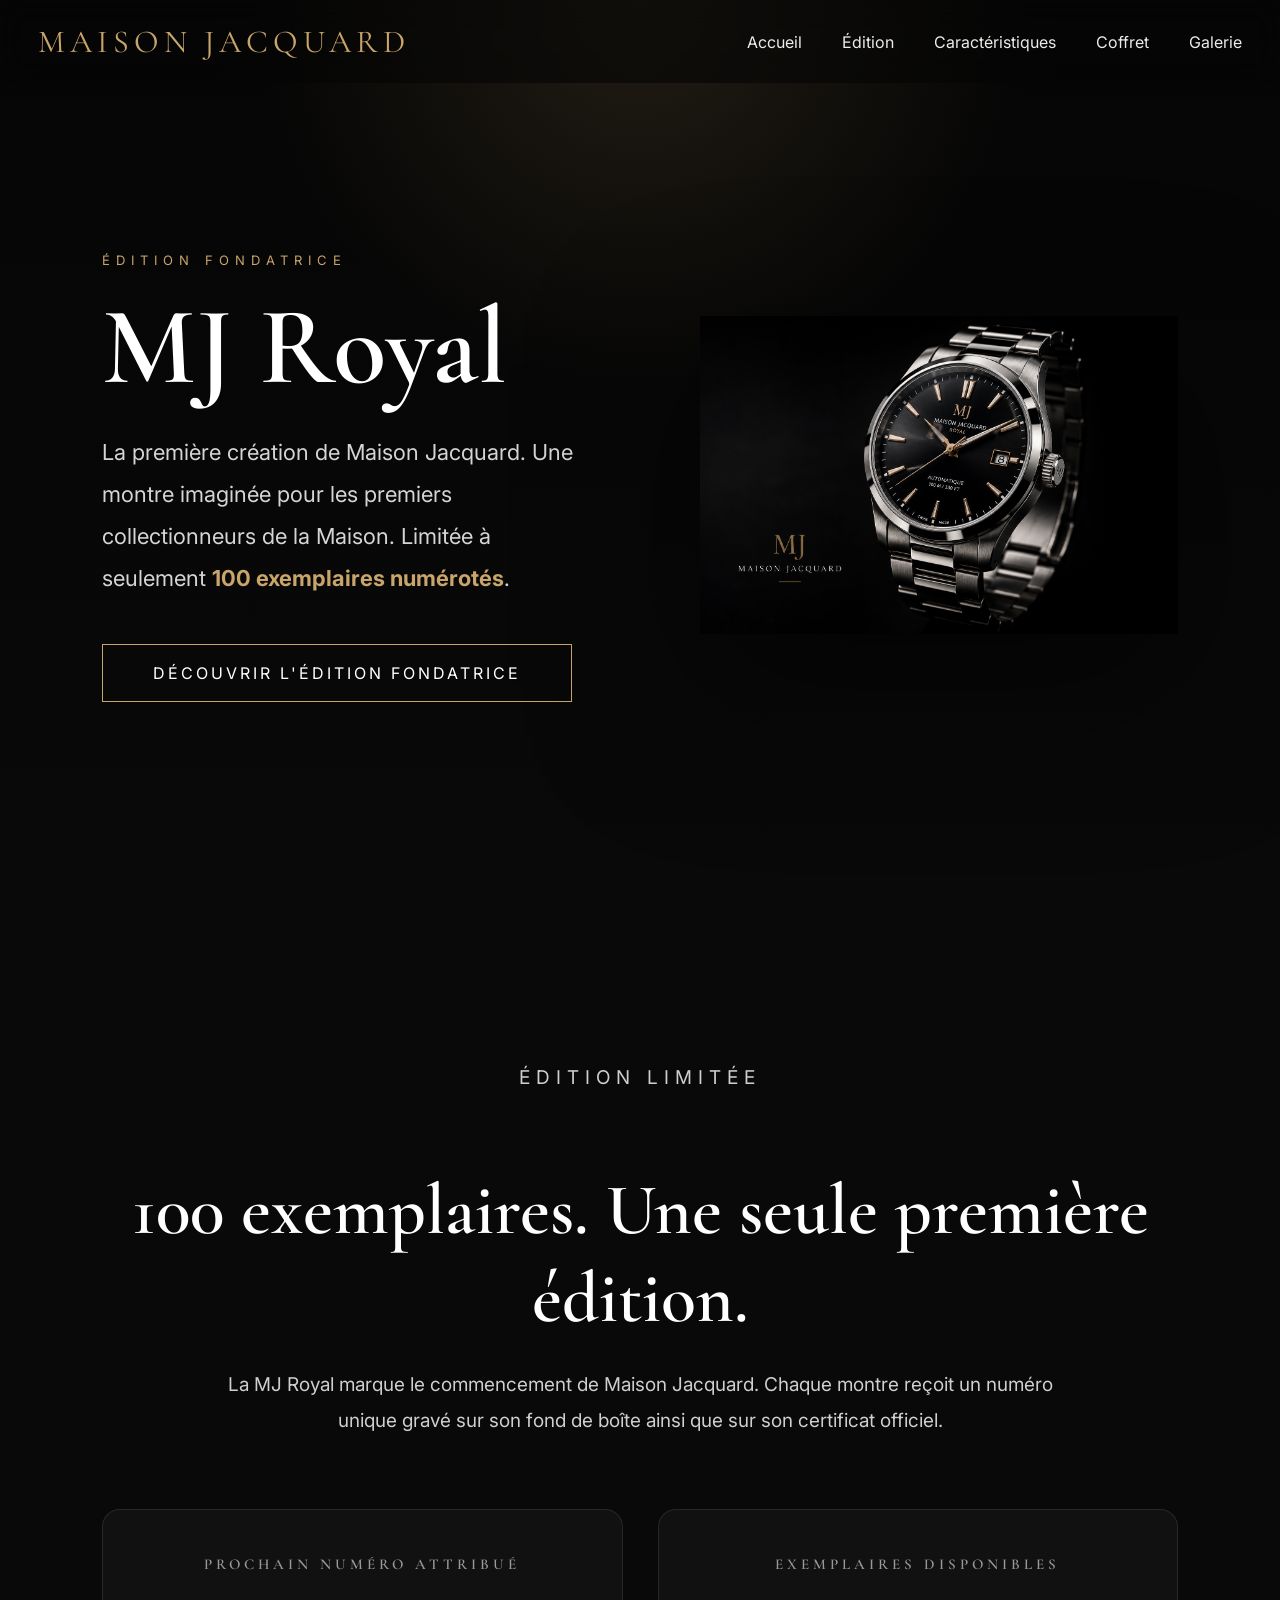
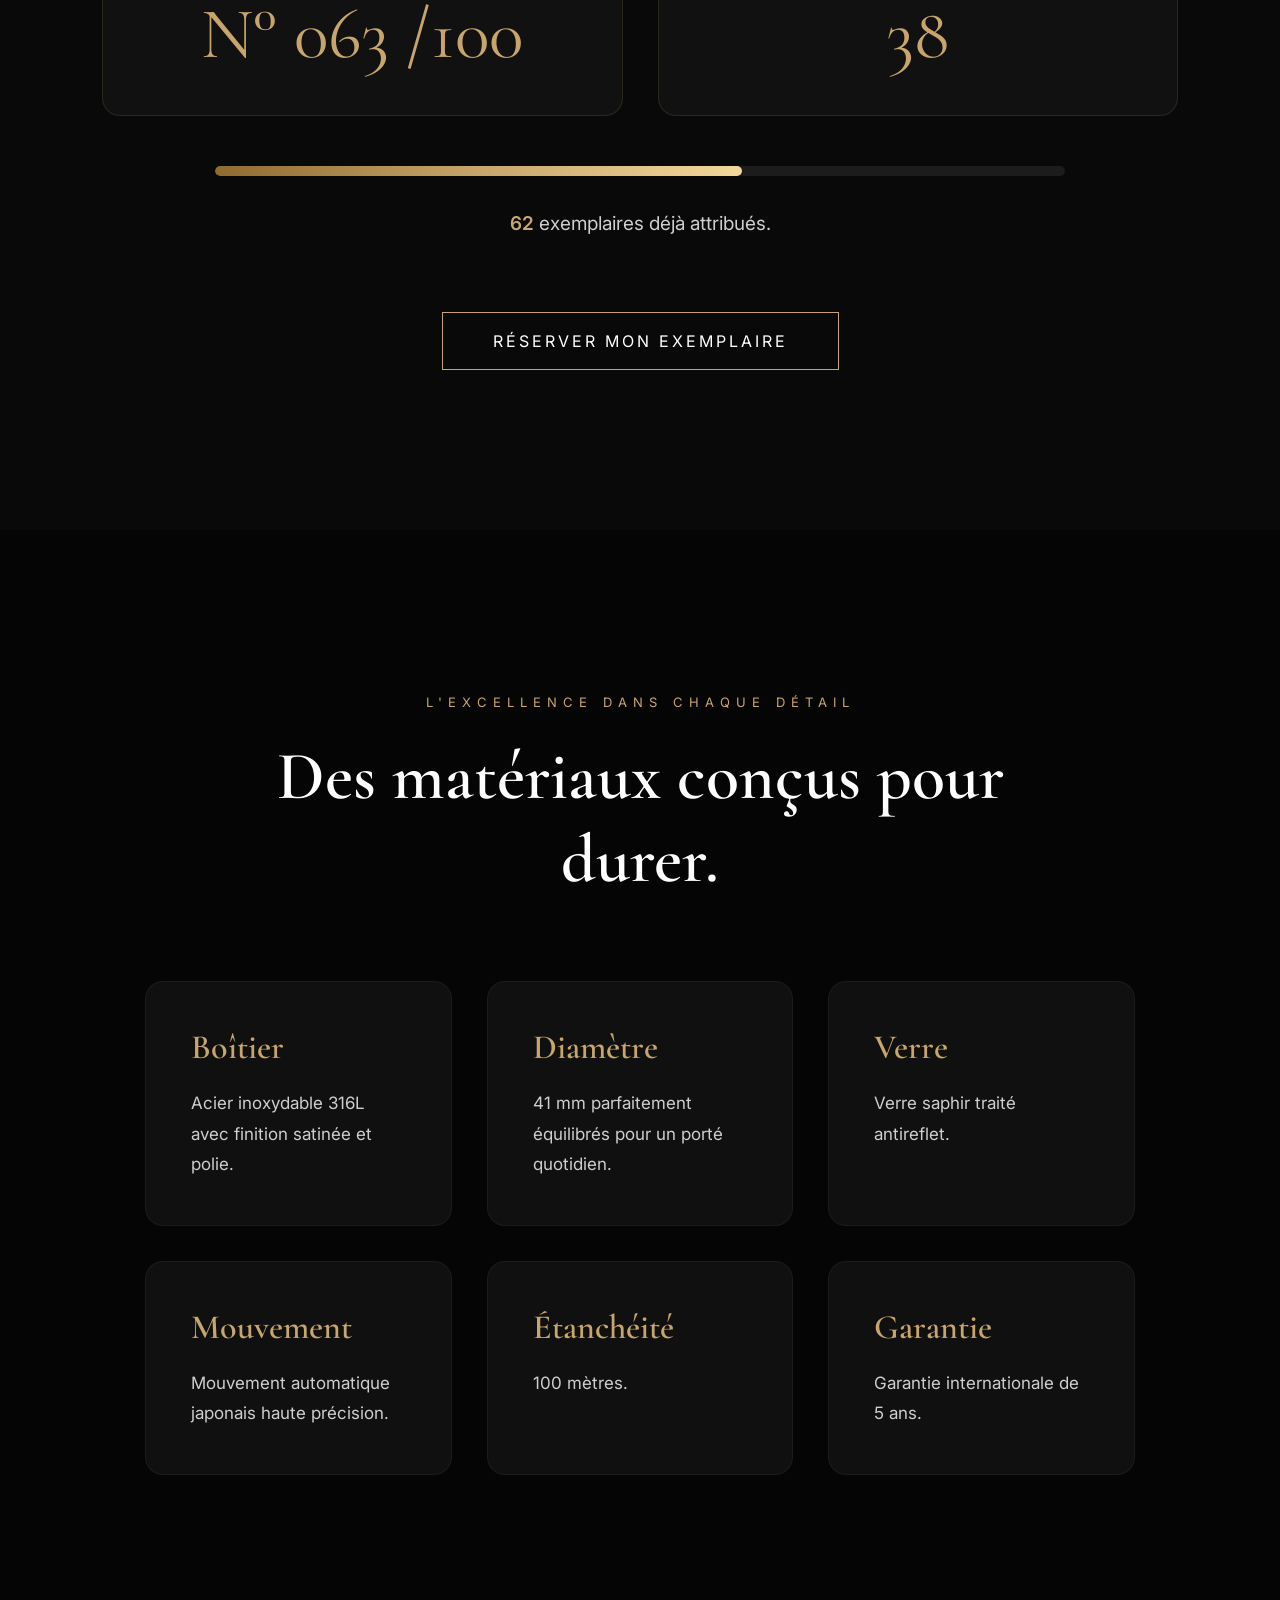
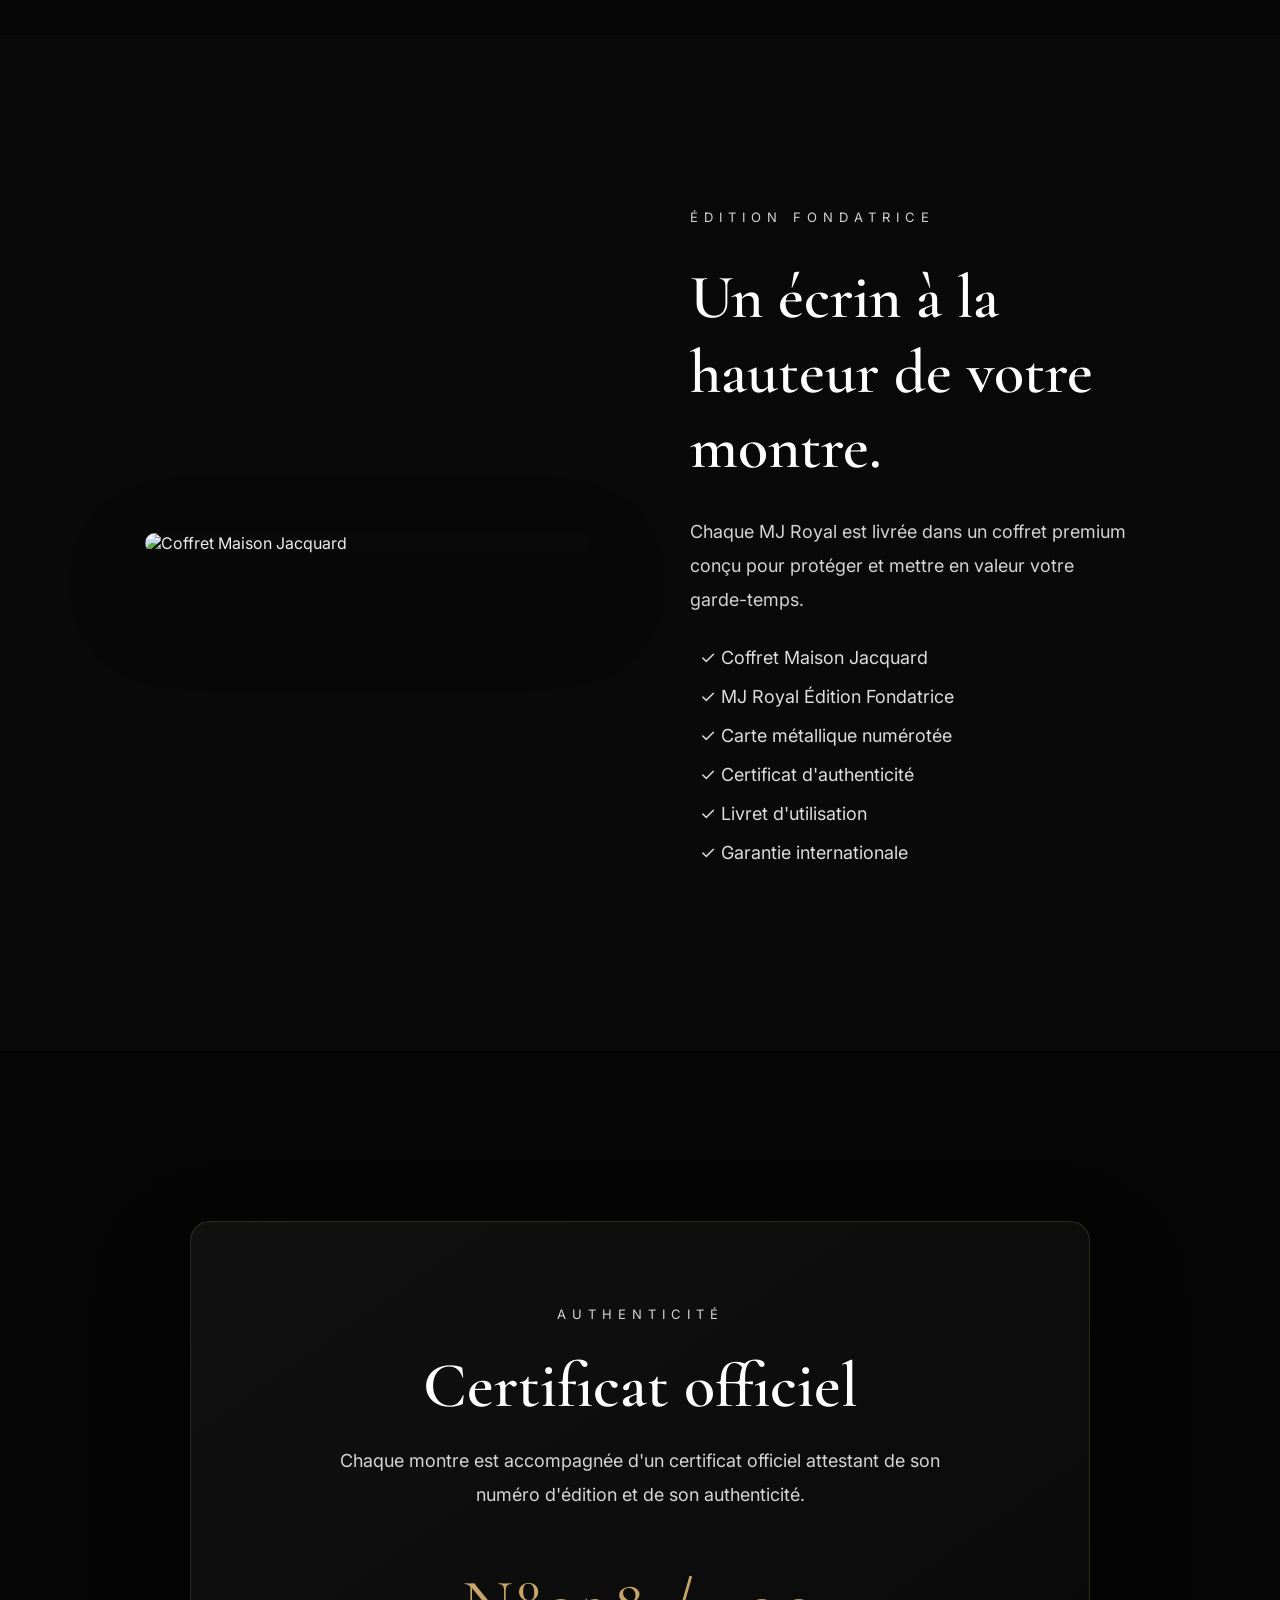
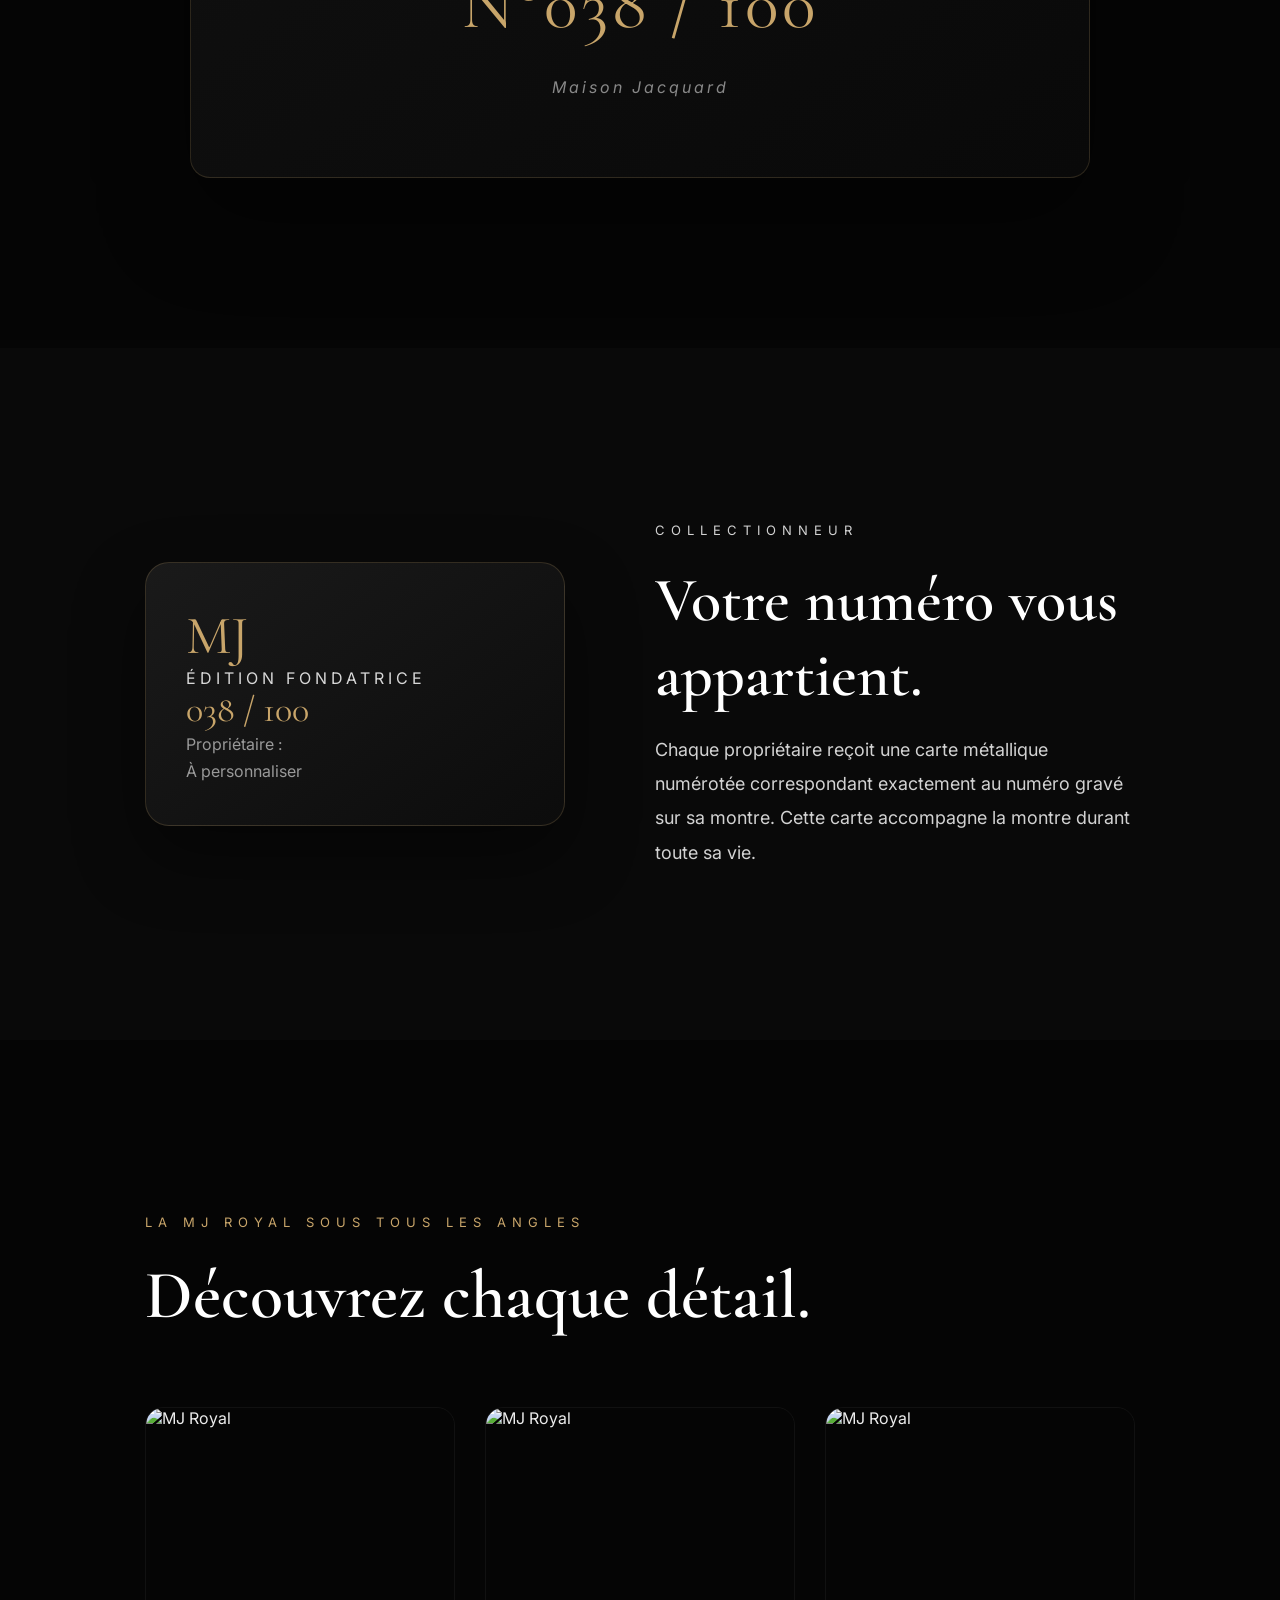
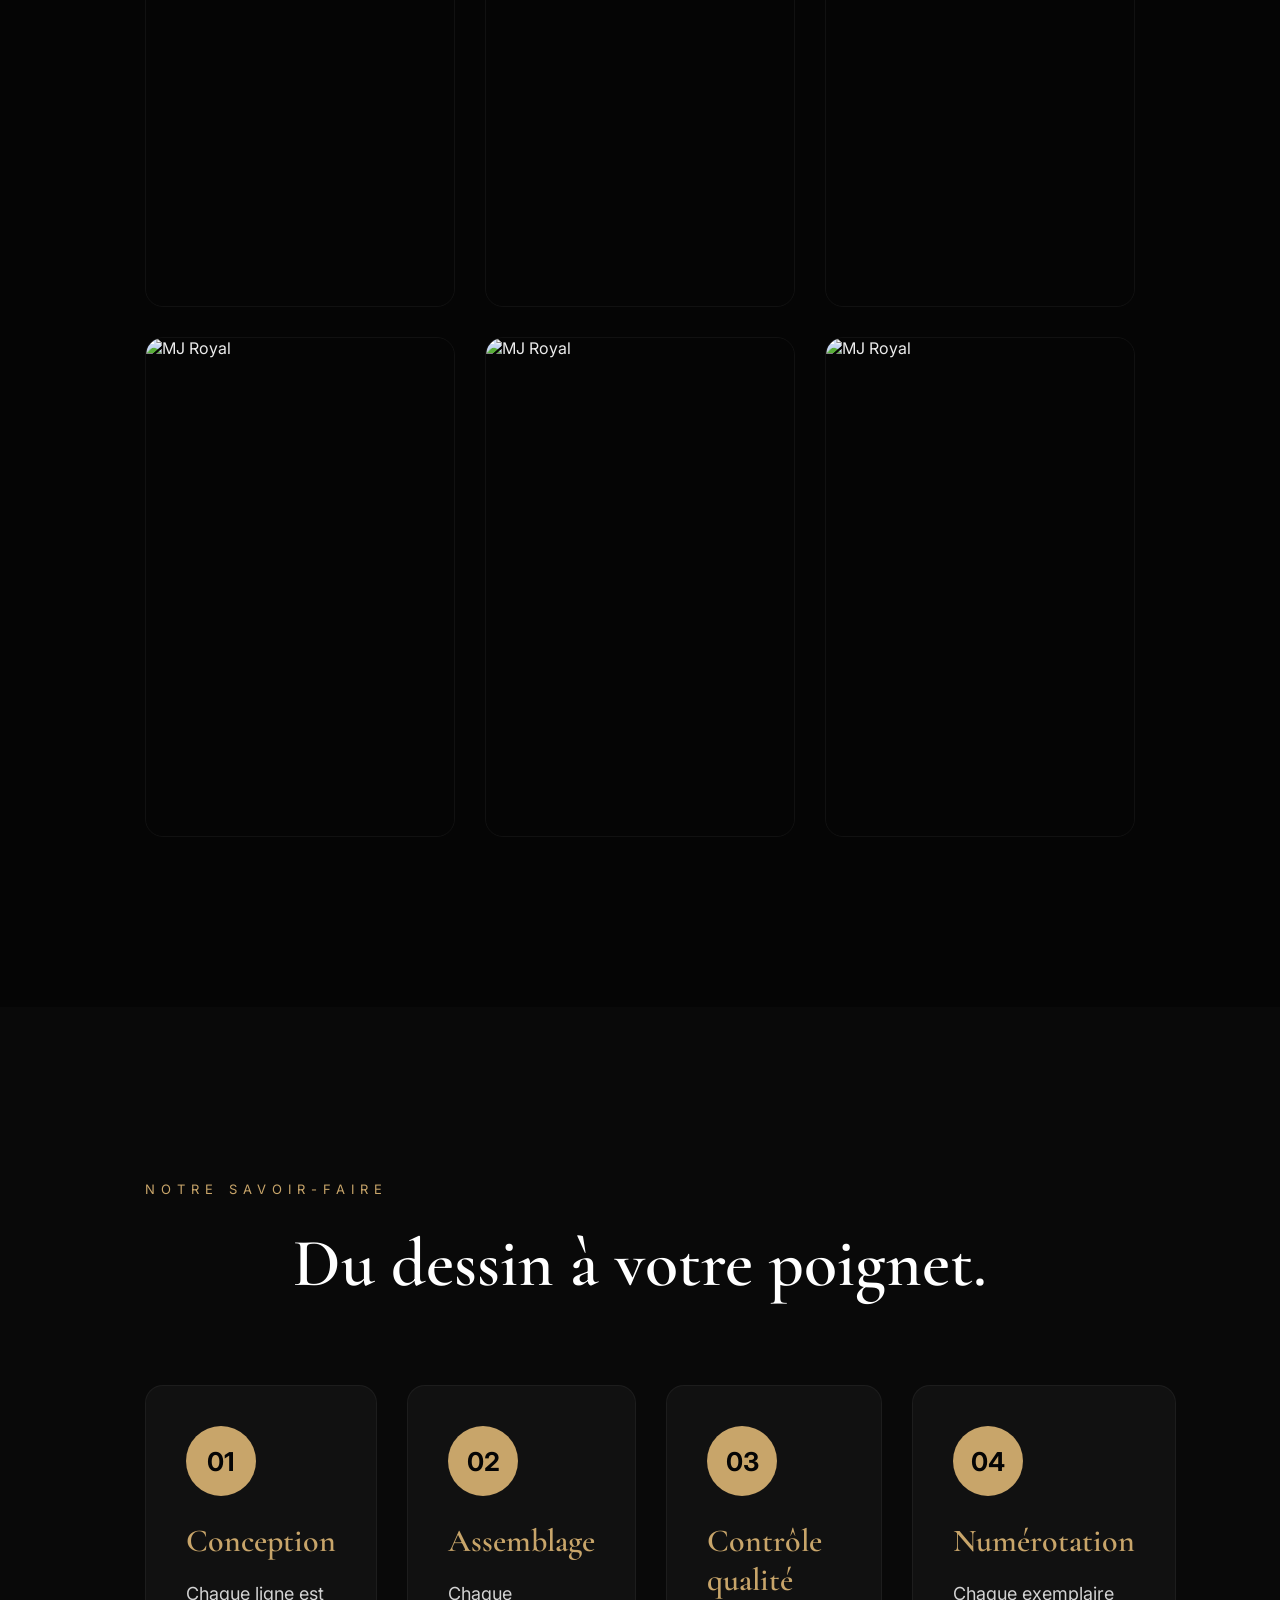
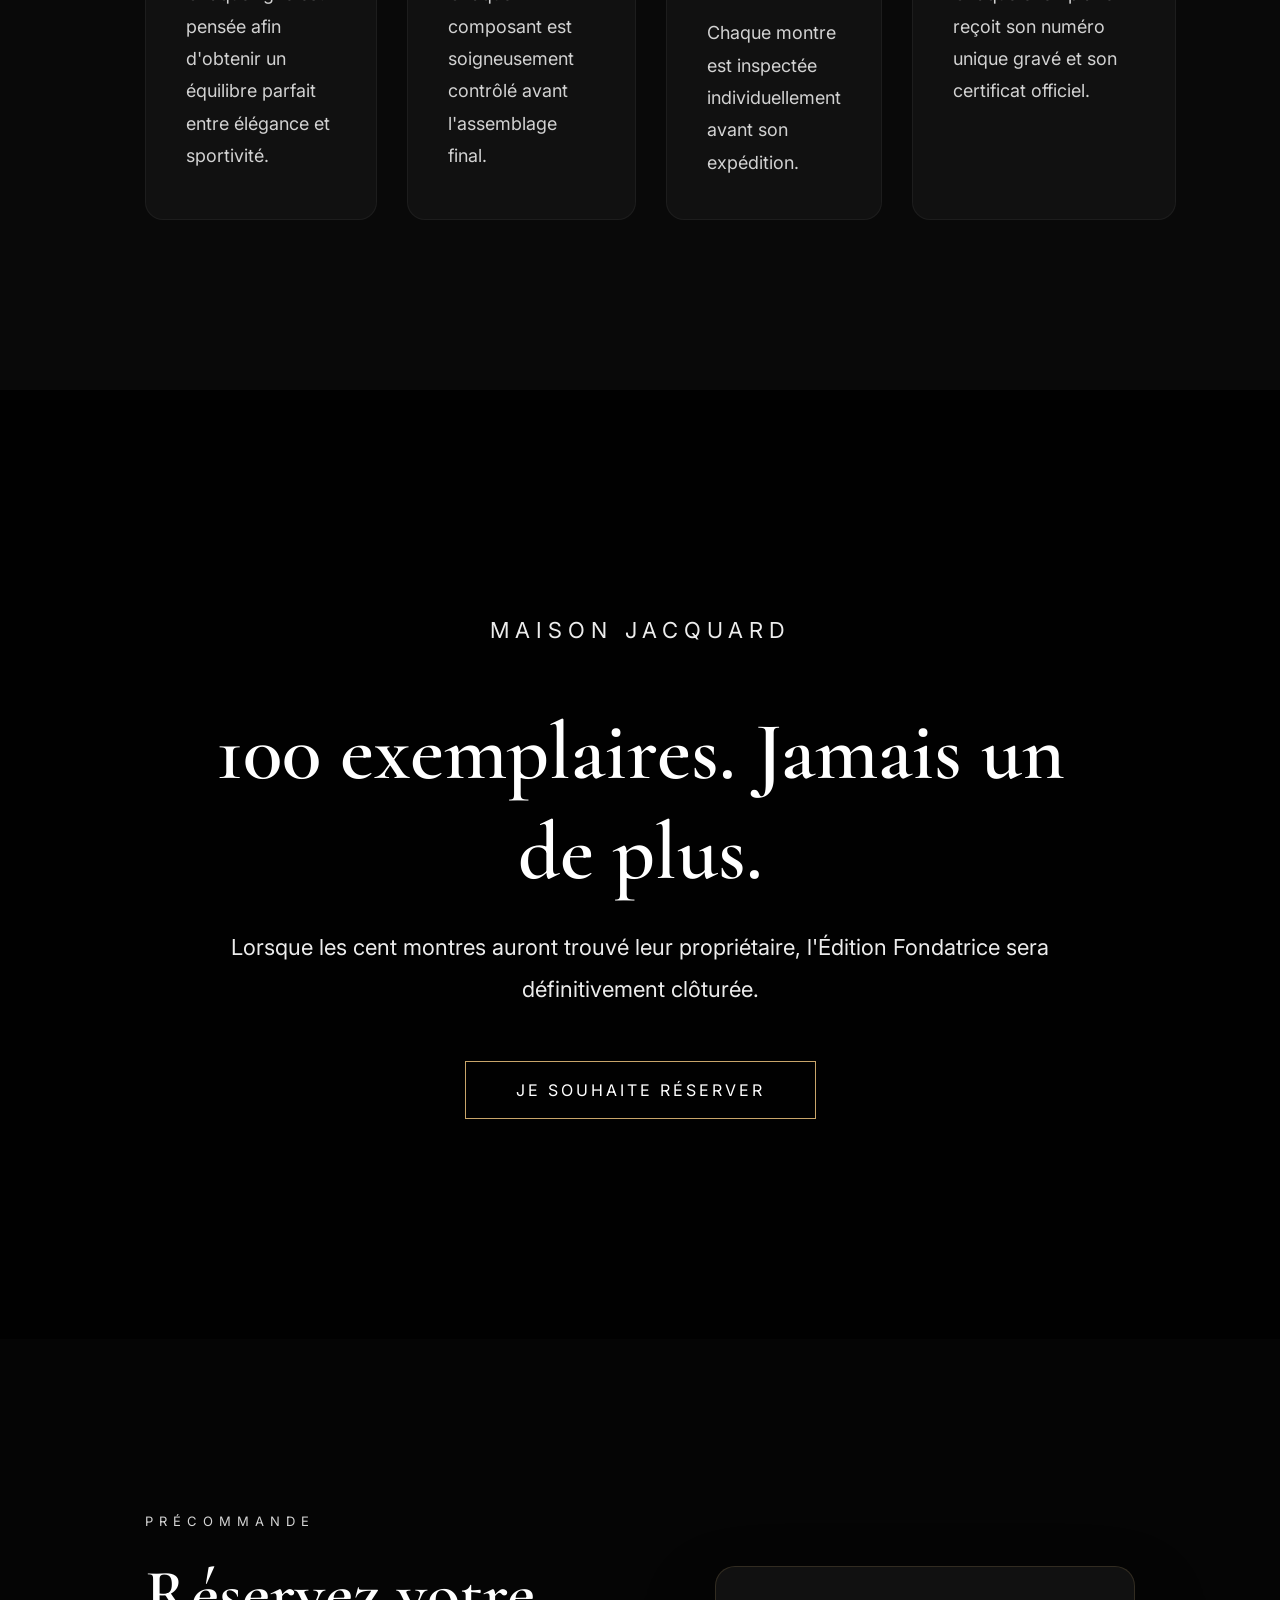
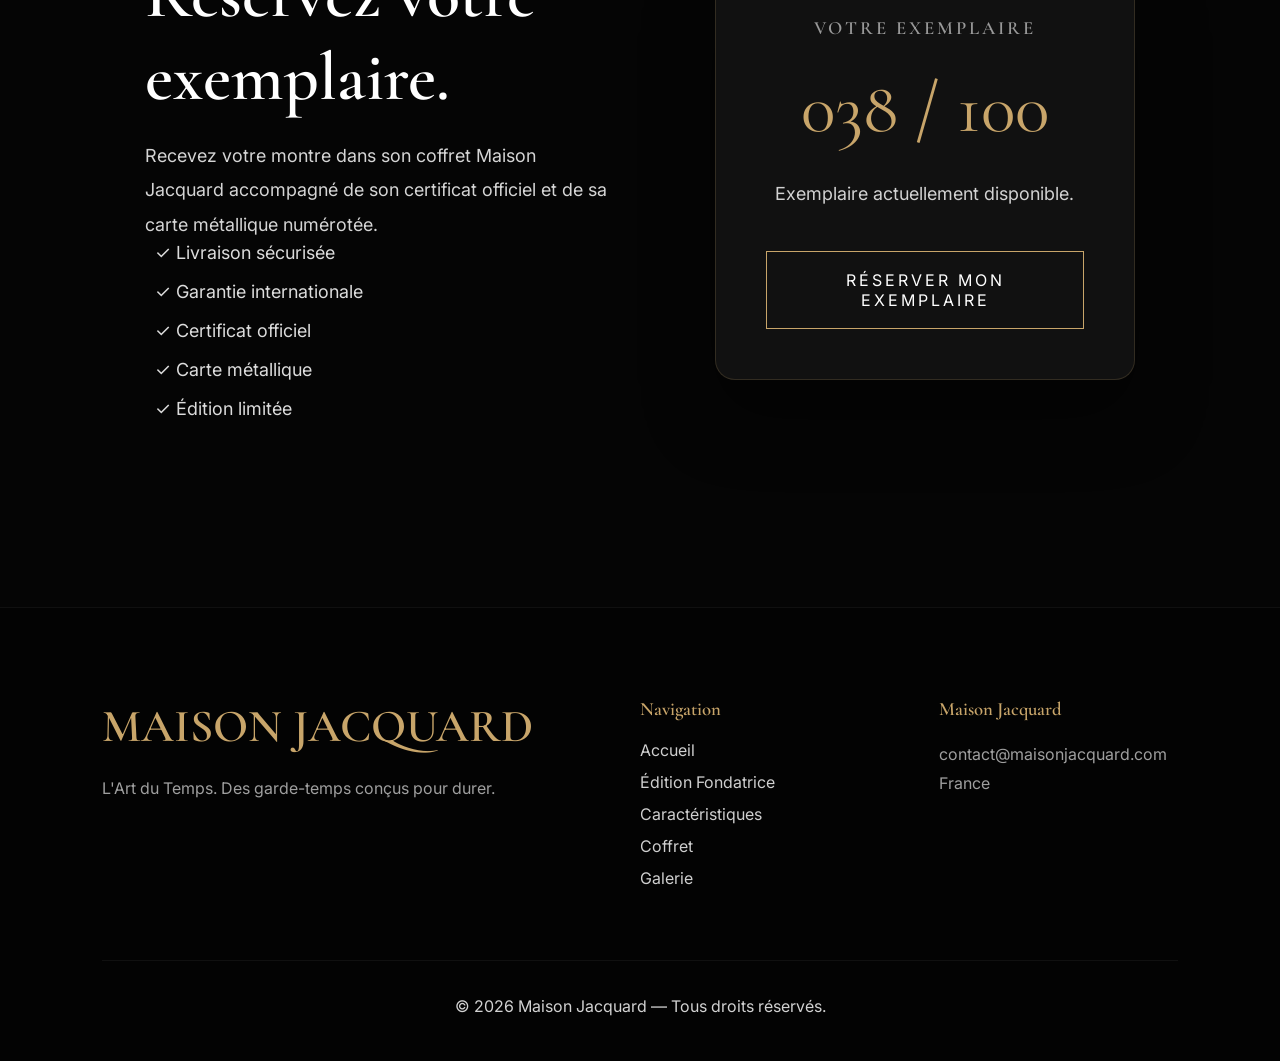
==== royal.html @ 34d073bb "Add files via upload" ====
<!DOCTYPE html>
<html lang="fr">

<head>

<meta charset="UTF-8">
<meta name="viewport" content="width=device-width, initial-scale=1.0">

<title>MJ Royal | Édition Fondatrice | Maison Jacquard</title>

<meta name="description" content="MJ Royal Édition Fondatrice - Seulement 100 exemplaires numérotés.">

<link rel="preconnect" href="https://fonts.googleapis.com">
<link rel="preconnect" href="https://fonts.gstatic.com" crossorigin>

<link href="https://fonts.googleapis.com/css2?family=Cormorant+Garamond:wght@300;400;500;600;700&family=Inter:wght@300;400;500;600&display=swap" rel="stylesheet">

<link rel="stylesheet" href="css/style.css">
<link rel="stylesheet" href="css/royal.css">

</head>

<body>

<!-- ==========================================
LOADER
========================================== -->

<div id="loader">

    <div class="loader-logo">

        MJ

    </div>

</div>

<!-- ==========================================
HEADER
========================================== -->

<header>

<nav class="navbar">

<a href="index.html" class="logo">

MAISON JACQUARD

</a>

<ul>

<li><a href="index.html">Accueil</a></li>

<li><a href="#edition">Édition</a></li>

<li><a href="#specifications">Caractéristiques</a></li>

<li><a href="#coffret">Coffret</a></li>

<li><a href="#galerie">Galerie</a></li>

</ul>

</nav>

</header>

<!-- ==========================================
HERO
========================================== -->

<section class="royal-hero">

<div class="royal-container">

<div class="royal-left">

<p class="subtitle">

ÉDITION FONDATRICE

</p>

<h1>

MJ Royal

</h1>

<p class="hero-description">

La première création de Maison Jacquard.

Une montre imaginée pour les premiers collectionneurs de la Maison.

Limitée à seulement <strong>100 exemplaires numérotés</strong>.

</p>

<a href="#edition" class="btn">

Découvrir l'Édition Fondatrice

</a>

</div>

<div class="royal-right">

<img
id="watch"
src="images/royal.jpg"
alt="MJ Royal Édition Fondatrice">

</div>

</div>

</section>

<!-- ==========================================
SECTION ÉDITION
========================================== -->

<section id="edition">

<div class="edition-container">

<p class="subtitle">

ÉDITION LIMITÉE

</p>

<h2>

100 exemplaires.

Une seule première édition.

</h2>

<p>

La MJ Royal marque le commencement de Maison Jacquard.

Chaque montre reçoit un numéro unique gravé sur son fond de boîte ainsi que sur son certificat officiel.

</p>

<div class="edition-counter">

<div class="counter-card">

<h3>

Prochain numéro attribué

</h3>

<div class="counter-number">

N°

<span id="serialNumber">

038

</span>

/100

</div>

</div>

<div class="counter-card">

<h3>

Exemplaires disponibles

</h3>

<div class="counter-number">

<span id="remaining">

38

</span>

</div>

</div>

</div>

<div class="progress">

<div id="progress"></div>

</div>

<p class="reserved-text">

<span id="reserved">

62

</span>

exemplaires déjà attribués.

</p>

<a href="#reserve" class="btn reserve-now">

Réserver mon exemplaire

</a>

</div>

</section>
<!-- ==========================================
CARACTÉRISTIQUES
========================================== -->

<section id="specifications">

<div class="container">

<div class="section-title">

<p class="subtitle">

L'EXCELLENCE DANS CHAQUE DÉTAIL

</p>

<h2>

Des matériaux conçus pour durer.

</h2>

</div>

<div class="spec-grid">

<div class="spec">

<h3>Boîtier</h3>

<p>Acier inoxydable 316L avec finition satinée et polie.</p>

</div>

<div class="spec">

<h3>Diamètre</h3>

<p>41 mm parfaitement équilibrés pour un porté quotidien.</p>

</div>

<div class="spec">

<h3>Verre</h3>

<p>Verre saphir traité antireflet.</p>

</div>

<div class="spec">

<h3>Mouvement</h3>

<p>Mouvement automatique japonais haute précision.</p>

</div>

<div class="spec">

<h3>Étanchéité</h3>

<p>100 mètres.</p>

</div>

<div class="spec">

<h3>Garantie</h3>

<p>Garantie internationale de 5 ans.</p>

</div>

</div>

</div>

</section>

<!-- ==========================================
COFFRET
========================================== -->

<section id="coffret">

<div class="container">

<div class="coffret-left">

<img src="images/box.jpg" alt="Coffret Maison Jacquard">

</div>

<div class="coffret-right">

<p class="subtitle">

ÉDITION FONDATRICE

</p>

<h2>

Un écrin à la hauteur de votre montre.

</h2>

<p>

Chaque MJ Royal est livrée dans un coffret premium conçu pour protéger et mettre en valeur votre garde-temps.

</p>

<ul class="premium-list">

<li>✓ Coffret Maison Jacquard</li>

<li>✓ MJ Royal Édition Fondatrice</li>

<li>✓ Carte métallique numérotée</li>

<li>✓ Certificat d'authenticité</li>

<li>✓ Livret d'utilisation</li>

<li>✓ Garantie internationale</li>

</ul>

</div>

</div>

</section>

<!-- ==========================================
CERTIFICAT
========================================== -->

<section id="certificate">

<div class="certificate-card">

<p class="subtitle">

AUTHENTICITÉ

</p>

<h2>

Certificat officiel

</h2>

<p>

Chaque montre est accompagnée d'un certificat officiel attestant de son numéro d'édition et de son authenticité.

</p>

<div class="certificate-number">

N°038 / 100

</div>

<div class="certificate-signature">

Maison Jacquard

</div>

</div>

</section>

<!-- ==========================================
CARTE MÉTALLIQUE
========================================== -->

<section id="metal-card">

<div class="container">

<div class="metal-card">

<div class="card-logo">

MJ

</div>

<div class="card-title">

ÉDITION FONDATRICE

</div>

<div class="card-number">

038 / 100

</div>

<div class="card-owner">

Propriétaire :
<br>
À personnaliser

</div>

</div>

<div class="metal-text">

<p class="subtitle">

COLLECTIONNEUR

</p>

<h2>

Votre numéro vous appartient.

</h2>

<p>

Chaque propriétaire reçoit une carte métallique numérotée correspondant exactement au numéro gravé sur sa montre.

Cette carte accompagne la montre durant toute sa vie.

</p>

</div>

</div>

</section>
<!-- ==========================================
GALERIE
========================================== -->

<section id="galerie">

<div class="container">

<p class="subtitle">

LA MJ ROYAL SOUS TOUS LES ANGLES

</p>

<h2>

Découvrez chaque détail.

</h2>

<div class="gallery-grid">

<img src="images/gallery1.jpg" alt="MJ Royal">

<img src="images/gallery2.jpg" alt="MJ Royal">

<img src="images/gallery3.jpg" alt="MJ Royal">

<img src="images/gallery4.jpg" alt="MJ Royal">

<img src="images/gallery5.jpg" alt="MJ Royal">

<img src="images/gallery6.jpg" alt="MJ Royal">

</div>

</div>

</section>

<!-- ==========================================
FABRICATION
========================================== -->

<section id="manufacture">

<div class="container">

<p class="subtitle">

NOTRE SAVOIR-FAIRE

</p>

<h2>

Du dessin à votre poignet.

</h2>

<div class="timeline">

<div class="timeline-item">

<div class="timeline-number">

01

</div>

<h3>

Conception

</h3>

<p>

Chaque ligne est pensée afin d'obtenir un équilibre parfait entre élégance et sportivité.

</p>

</div>

<div class="timeline-item">

<div class="timeline-number">

02

</div>

<h3>

Assemblage

</h3>

<p>

Chaque composant est soigneusement contrôlé avant l'assemblage final.

</p>

</div>

<div class="timeline-item">

<div class="timeline-number">

03

</div>

<h3>

Contrôle qualité

</h3>

<p>

Chaque montre est inspectée individuellement avant son expédition.

</p>

</div>

<div class="timeline-item">

<div class="timeline-number">

04

</div>

<h3>

Numérotation

</h3>

<p>

Chaque exemplaire reçoit son numéro unique gravé et son certificat officiel.

</p>

</div>

</div>

</div>

</section>

<!-- ==========================================
ÉDITION FONDATRICE
========================================== -->

<section class="founder-banner">

<div class="overlay"></div>

<div class="founder-content">

<p class="subtitle">

MAISON JACQUARD

</p>

<h2>

100 exemplaires.

Jamais un de plus.

</h2>

<p>

Lorsque les cent montres auront trouvé leur propriétaire,
l'Édition Fondatrice sera définitivement clôturée.

</p>

<a href="#reserve" class="btn">

Je souhaite réserver

</a>

</div>

</section>

<!-- ==========================================
RÉSERVATION
========================================== -->

<section id="reserve">

<div class="container">

<div class="reserve-left">

<p class="subtitle">

PRÉCOMMANDE

</p>

<h2>

Réservez votre exemplaire.

</h2>

<p>

Recevez votre montre dans son coffret Maison Jacquard accompagné de son certificat officiel et de sa carte métallique numérotée.

</p>

<ul class="premium-list">

<li>✓ Livraison sécurisée</li>

<li>✓ Garantie internationale</li>

<li>✓ Certificat officiel</li>

<li>✓ Carte métallique</li>

<li>✓ Édition limitée</li>

</ul>

</div>

<div class="reserve-right">

<div class="reservation-box">

<h3>

Votre exemplaire

</h3>

<div class="reservation-number">

038 / 100

</div>

<p>

Exemplaire actuellement disponible.

</p>

<a href="#" class="btn reserve-now">

RÉSERVER MON EXEMPLAIRE

</a>

</div>

</div>

</div>

</section>
<!-- ==========================================
FOOTER
========================================== -->

<footer>

<div class="footer-container">

<div class="footer-brand">

<h2>

MAISON JACQUARD

</h2>

<p>

L'Art du Temps.

Des garde-temps conçus pour durer.

</p>

</div>

<div class="footer-links">

<h3>

Navigation

</h3>

<ul>

<li><a href="index.html">Accueil</a></li>

<li><a href="#edition">Édition Fondatrice</a></li>

<li><a href="#specifications">Caractéristiques</a></li>

<li><a href="#coffret">Coffret</a></li>

<li><a href="#galerie">Galerie</a></li>

</ul>

</div>

<div class="footer-contact">

<h3>

Maison Jacquard

</h3>

<p>

contact@maisonjacquard.com

</p>

<p>

France

</p>

</div>

</div>

<div class="footer-bottom">

<p>

© 2026 Maison Jacquard — Tous droits réservés.

</p>

</div>

</footer>

<!-- ==========================================
LIGHTBOX
========================================== -->

<div id="lightbox">

<span id="closeLightbox">&times;</span>

<img id="lightboxImg" src="" alt="MJ Royal">

</div>

<!-- ==========================================
SCRIPTS
========================================== -->

<script src="js/main.js"></script>

<script src="js/royal.js"></script>

</body>

</html>
---- css/style.css ----
/*==================================================
MAISON JACQUARD
STYLE.CSS
Version 3.0
==================================================*/

@import url('https://fonts.googleapis.com/css2?family=Cormorant+Garamond:wght@300;400;500;600;700&family=Inter:wght@300;400;500;600&display=swap');

/*==================================================
VARIABLES
==================================================*/

:root{

    --gold:#C8A56A;
    --gold-light:#E3C78C;

    --black:#050505;
    --dark:#0B0B0B;
    --card:#111111;

    --white:#FFFFFF;
    --text:#EAEAEA;
    --gray:#9E9E9E;

    --radius:16px;

    --transition:.35s ease;

    --shadow:0 30px 80px rgba(0,0,0,.40);

}

/*==================================================
RESET
==================================================*/

*{

    margin:0;

    padding:0;

    box-sizing:border-box;

}

html{

    scroll-behavior:smooth;

}

body{

    background:var(--black);

    color:var(--text);

    font-family:"Inter",sans-serif;

    overflow-x:hidden;

}

img{

    display:block;

    width:100%;

    user-select:none;

    -webkit-user-drag:none;

}

a{

    color:inherit;

    text-decoration:none;

}

ul{

    list-style:none;

}

.container{

    width:min(1400px,92%);

    margin:auto;

}

/*==================================================
TYPOGRAPHIE
==================================================*/

h1,
h2,
h3{

    font-family:"Cormorant Garamond",serif;

    font-weight:600;

}

.subtitle{

    color:var(--gold);

    letter-spacing:6px;

    text-transform:uppercase;

    font-size:13px;

}

p{

    line-height:1.9;

    color:#d2d2d2;

}

/*==================================================
LOADER
==================================================*/

#loader{

    position:fixed;

    inset:0;

    background:#050505;

    display:flex;

    justify-content:center;

    align-items:center;

    z-index:999999;

    transition:.6s;

}

.loader-logo{

    font-family:"Cormorant Garamond",serif;

    font-size:80px;

    color:var(--gold);

    letter-spacing:8px;

    animation:pulse 2s infinite;

}

@keyframes pulse{

0%{

opacity:.4;

transform:scale(.95);

}

50%{

opacity:1;

transform:scale(1);

}

100%{

opacity:.4;

transform:scale(.95);

}

}

/*==================================================
HEADER
==================================================*/

header{

    position:fixed;

    top:0;

    left:0;

    width:100%;

    z-index:9999;

    background:rgba(5,5,5,.60);

    backdrop-filter:blur(12px);

    transition:.35s;

}

.navbar{

    width:min(1450px,94%);

    margin:auto;

    display:flex;

    justify-content:space-between;

    align-items:center;

    padding:22px 0;

}

.logo{

    font-size:32px;

    color:var(--gold);

    letter-spacing:5px;

    font-family:"Cormorant Garamond",serif;

}

.navbar ul{

    display:flex;

    gap:40px;

}

.navbar li{

    position:relative;

}

.navbar a{

    transition:.3s;

}

.navbar a:hover{

    color:var(--gold);

}

.navbar li::after{

    content:"";

    position:absolute;

    left:0;

    bottom:-8px;

    width:0;

    height:1px;

    background:var(--gold);

    transition:.35s;

}

.navbar li:hover::after{

    width:100%;

}

/*==================================================
HERO
==================================================*/

#hero{

    height:100vh;

    display:flex;

    justify-content:center;

    align-items:center;

    text-align:center;

    position:relative;

    overflow:hidden;

    background:

    linear-gradient(rgba(0,0,0,.45),
    rgba(0,0,0,.82)),

    url("../images/hero.jpg") center center/cover;

}

.hero-content{

    position:relative;

    z-index:2;

    max-width:900px;

    padding:20px;

}

.hero-content h1{

    font-size:110px;

    color:white;

    margin:25px 0;

    letter-spacing:4px;

}

.hero-content p{

    font-size:22px;

    margin-bottom:45px;

}

/*==================================================
BOUTON
==================================================*/

.btn{

    display:inline-flex;

    justify-content:center;

    align-items:center;

    padding:18px 50px;

    border:1px solid var(--gold);

    letter-spacing:3px;

    text-transform:uppercase;

    transition:var(--transition);

}

.btn:hover{

    background:var(--gold);

    color:black;

    transform:translateY(-3px);

    box-shadow:0 20px 45px rgba(200,165,106,.35);

}
/*==================================================
SECTIONS
==================================================*/

section{

    padding:140px 0;

}

section h2{

    font-size:68px;

    color:white;

    margin:20px 0 35px;

}

section p{

    font-size:18px;

    color:#d2d2d2;

}

/*==================================================
MAISON
==================================================*/

#maison{

    background:#090909;

}

#maison .container{

    display:grid;

    grid-template-columns:1fr 1fr;

    gap:100px;

    align-items:center;

}

#maison img{

    border-radius:18px;

    box-shadow:var(--shadow);

    transition:.5s;

}

#maison img:hover{

    transform:scale(1.03);

}

#maison .btn{

    margin-top:35px;

}

/*==================================================
COLLECTIONS
==================================================*/

#collections{

    background:#050505;

    text-align:center;

}

.cards{

    margin-top:80px;

    display:grid;

    grid-template-columns:repeat(3,1fr);

    gap:35px;

}

.card{

    background:var(--card);

    border:1px solid rgba(255,255,255,.05);

    border-radius:18px;

    overflow:hidden;

    transition:.45s;

    box-shadow:var(--shadow);

}

.card:hover{

    transform:translateY(-12px);

    border-color:var(--gold);

}

.card img{

    height:430px;

    object-fit:cover;

    transition:.6s;

}

.card:hover img{

    transform:scale(1.05);

}

.card h3{

    font-size:38px;

    margin:30px 0 10px;

    color:white;

}

.card p{

    margin-bottom:30px;

    color:#bdbdbd;

}

.card::after{

    content:"Découvrir";

    display:block;

    padding:22px;

    color:var(--gold);

    letter-spacing:3px;

    text-transform:uppercase;

    font-size:12px;

}

/*==================================================
ÉDITION FONDATRICE
==================================================*/

#founder{

    background:linear-gradient(180deg,#090909,#050505);

    text-align:center;

}

#founder h2{

    font-size:78px;

}

#founder h3{

    margin-top:20px;

    margin-bottom:25px;

    font-size:34px;

    letter-spacing:6px;

    color:var(--gold);

}

#founder p{

    max-width:850px;

    margin:auto;

    margin-bottom:50px;

}

#founder .btn{

    margin-top:10px;

}

/*==================================================
EFFETS PREMIUM
==================================================*/

.card,
.btn,
img{

    transition:all .35s ease;

}

.card:hover{

    box-shadow:

    0 35px 90px rgba(0,0,0,.45),

    0 0 40px rgba(200,165,106,.08);

}

.btn:hover{

    box-shadow:

    0 18px 45px rgba(200,165,106,.30);

}
/*==================================================
SAVOIR-FAIRE
==================================================*/

#craft{

    background:#090909;

}

#craft .container{

    display:grid;

    grid-template-columns:1fr 1fr;

    gap:100px;

    align-items:center;

}

#craft img{

    border-radius:18px;

    box-shadow:var(--shadow);

    transition:.5s;

}

#craft img:hover{

    transform:scale(1.03);

}

#craft h2{

    margin-bottom:25px;

}

#craft p{

    margin-bottom:25px;

}

.features{

    margin-top:40px;

}

.features li{

    margin-bottom:18px;

    color:#d5d5d5;

    font-size:17px;

    position:relative;

    padding-left:25px;

}

.features li::before{

    content:"✓";

    position:absolute;

    left:0;

    color:var(--gold);

    font-weight:bold;

}

/*==================================================
GALERIE
==================================================*/

#gallery{

    background:#050505;

    text-align:center;

}

.gallery{

    margin-top:80px;

    display:grid;

    grid-template-columns:repeat(4,1fr);

    gap:25px;

}

.gallery img{

    width:100%;

    height:350px;

    object-fit:cover;

    border-radius:18px;

    cursor:pointer;

    border:1px solid rgba(255,255,255,.05);

    transition:.45s;

}

.gallery img:hover{

    transform:scale(1.04);

    border-color:var(--gold);

    box-shadow:

    0 30px 70px rgba(0,0,0,.45);

}

/*==================================================
CONTACT
==================================================*/

#contact{

    background:#090909;

    text-align:center;

}

form{

    max-width:750px;

    margin:70px auto 0;

    display:flex;

    flex-direction:column;

    gap:22px;

}

input,
textarea{

    background:#111111;

    border:1px solid rgba(255,255,255,.08);

    color:white;

    padding:20px;

    border-radius:12px;

    font-size:16px;

    transition:.35s;

}

input:focus,
textarea:focus{

    outline:none;

    border-color:var(--gold);

    box-shadow:0 0 25px rgba(200,165,106,.20);

}

textarea{

    min-height:200px;

    resize:vertical;

}

button{

    padding:20px;

    border:1px solid var(--gold);

    background:transparent;

    color:white;

    text-transform:uppercase;

    letter-spacing:3px;

    cursor:pointer;

    transition:.35s;

}

button:hover{

    background:var(--gold);

    color:black;

}

/*==================================================
FOOTER
==================================================*/

footer{

    background:#030303;

    border-top:1px solid rgba(255,255,255,.05);

    padding:90px 8% 40px;

}

.footer-container{

    max-width:1400px;

    margin:auto;

    display:grid;

    grid-template-columns:2fr 1fr 1fr;

    gap:60px;

}

.footer-brand h2{

    font-size:42px;

    color:var(--gold);

    margin-bottom:20px;

}

.footer-brand p,

.footer-contact p{

    color:#9d9d9d;

    line-height:1.8;

}

.footer-links h3,

.footer-contact h3{

    color:var(--gold);

    margin-bottom:20px;

}

.footer-links ul{

    padding:0;

}

.footer-links li{

    margin-bottom:12px;

}

.footer-links a{

    color:#d2d2d2;

    transition:.3s;

}

.footer-links a:hover{

    color:var(--gold);

}

.footer-bottom{

    margin-top:60px;

    padding-top:30px;

    border-top:1px solid rgba(255,255,255,.05);

    text-align:center;

    color:#777;

}
/*==================================================
ANIMATIONS
==================================================*/

.hidden{

    opacity:0;

    transform:translateY(80px);

    transition:opacity .9s ease, transform .9s ease;

}

.visible{

    opacity:1;

    transform:translateY(0);

}

.fade-left{

    opacity:0;

    transform:translateX(-80px);

    transition:1s;

}

.fade-right{

    opacity:0;

    transform:translateX(80px);

    transition:1s;

}

.fade-left.visible,
.fade-right.visible{

    opacity:1;

    transform:none;

}

/*==================================================
LIGHTBOX
==================================================*/

#lightbox{

    position:fixed;

    inset:0;

    display:flex;

    justify-content:center;

    align-items:center;

    background:rgba(0,0,0,.95);

    opacity:0;

    visibility:hidden;

    transition:.35s;

    z-index:99999;

}

#lightbox.active{

    opacity:1;

    visibility:visible;

}

#lightbox img{

    max-width:90%;

    max-height:90%;

    border-radius:18px;

    box-shadow:0 40px 80px rgba(0,0,0,.6);

}

#closeLightbox{

    position:absolute;

    top:35px;

    right:45px;

    color:white;

    font-size:60px;

    cursor:pointer;

    transition:.3s;

}

#closeLightbox:hover{

    color:var(--gold);

}

/*==================================================
TOP BUTTON
==================================================*/

#topButton{

    position:fixed;

    bottom:35px;

    right:35px;

    width:60px;

    height:60px;

    border-radius:50%;

    border:none;

    background:var(--gold);

    color:black;

    font-size:22px;

    cursor:pointer;

    opacity:0;

    transform:translateY(40px);

    transition:.35s;

    z-index:9999;

}

.showTop{

    opacity:1 !important;

    transform:translateY(0) !important;

}

#topButton:hover{

    transform:scale(1.08);

    background:var(--gold-light);

}

/*==================================================
SCROLLBAR
==================================================*/

::-webkit-scrollbar{

    width:10px;

}

::-webkit-scrollbar-track{

    background:#090909;

}

::-webkit-scrollbar-thumb{

    background:var(--gold);

    border-radius:999px;

}

::-webkit-scrollbar-thumb:hover{

    background:var(--gold-light);

}

/*==================================================
SÉLECTION
==================================================*/

::selection{

    background:var(--gold);

    color:black;

}

/*==================================================
MICRO ANIMATIONS
==================================================*/

img{

    transition:transform .45s ease;

}

.card:hover img{

    transform:scale(1.05);

}

.btn{

    position:relative;

    overflow:hidden;

}

.btn::before{

    content:"";

    position:absolute;

    top:0;

    left:-120%;

    width:60%;

    height:100%;

    background:linear-gradient(
        90deg,
        transparent,
        rgba(255,255,255,.25),
        transparent
    );

    transform:skewX(-20deg);

}

.btn:hover::before{

    animation:shine .8s;

}

@keyframes shine{

    from{

        left:-120%;

    }

    to{

        left:140%;

    }

}
/*==================================================
RESPONSIVE
==================================================*/

@media (max-width:1200px){

    .container,
    .navbar{

        width:min(95%,1200px);

    }

    .cards{

        grid-template-columns:repeat(2,1fr);

    }

    .gallery{

        grid-template-columns:repeat(3,1fr);

    }

    #maison .container,
    #craft .container{

        grid-template-columns:1fr;

        gap:60px;

    }

}

@media (max-width:900px){

    header{

        backdrop-filter:blur(8px);

    }

    .navbar{

        flex-direction:column;

        gap:25px;

        padding:20px 0;

    }

    .navbar ul{

        flex-wrap:wrap;

        justify-content:center;

        gap:18px;

    }

    #hero{

        min-height:100vh;

        padding:120px 25px;

    }

    .hero-content h1{

        font-size:72px;

        line-height:1.05;

    }

    .hero-content p{

        font-size:18px;

    }

    section{

        padding:100px 0;

    }

    section h2{

        font-size:48px;

    }

    .cards{

        grid-template-columns:1fr;

    }

    .gallery{

        grid-template-columns:repeat(2,1fr);

    }

    .footer-container{

        grid-template-columns:1fr;

        text-align:center;

        gap:40px;

    }

}

@media (max-width:600px){

    .logo{

        font-size:26px;

        letter-spacing:3px;

    }

    .subtitle{

        font-size:11px;

        letter-spacing:4px;

    }

    .hero-content h1{

        font-size:52px;

    }

    .hero-content p{

        font-size:16px;

    }

    section h2{

        font-size:38px;

    }

    .gallery{

        grid-template-columns:1fr;

    }

    .card img{

        height:320px;

    }

    .btn{

        width:100%;

        padding:16px 24px;

    }

    #topButton{

        width:50px;

        height:50px;

        right:20px;

        bottom:20px;

    }

    .loader-logo{

        font-size:60px;

    }

}

/*==================================================
LARGE SCREENS
==================================================*/

@media (min-width:1600px){

    .container{

        max-width:1500px;

    }

    .hero-content h1{

        font-size:130px;

    }

    section h2{

        font-size:76px;

    }

}

/*==================================================
PERFORMANCES
==================================================*/

img{

    will-change:transform;

}

.card,
.btn,
.gallery img{

    will-change:transform;

}

/*==================================================
ACCESSIBILITÉ
==================================================*/

a:focus,
button:focus,
input:focus,
textarea:focus{

    outline:2px solid var(--gold);

    outline-offset:4px;

}

/*==================================================
FIN DU FICHIER
==================================================*/
---- css/royal.css ----
/*==================================================
MJ ROYAL
Maison Jacquard
==================================================*/

/*=========================================
VARIABLES
=========================================*/

:root{

    --gold:#C8A56A;
    --gold-light:#E3C78C;
    --black:#050505;
    --dark:#0E0E0E;
    --card:#111111;
    --text:#ECECEC;
    --gray:#A8A8A8;

}

/*=========================================
HERO
=========================================*/

.royal-hero{

    min-height:100vh;

    display:flex;

    align-items:center;

    justify-content:center;

    padding:170px 8% 120px;

    background:
    radial-gradient(circle at top,rgba(200,165,106,.15),transparent 35%),
    linear-gradient(#050505,#090909);

}

.royal-container{

    width:min(1500px,100%);

    display:grid;

    grid-template-columns:1fr 1fr;

    gap:120px;

    align-items:center;

}

.royal-left{

    animation:fadeLeft 1.2s ease;

}

.subtitle{

    color:var(--gold);

    letter-spacing:6px;

    text-transform:uppercase;

    font-size:13px;

    margin-bottom:20px;

}

.royal-left h1{

    font-family:"Cormorant Garamond",serif;

    font-size:110px;

    line-height:1;

    margin-bottom:30px;

    color:white;

}

.hero-description{

    font-size:22px;

    line-height:1.9;

    color:#d5d5d5;

    margin-bottom:45px;

}

.hero-description strong{

    color:var(--gold);

}

.royal-right{

    display:flex;

    justify-content:center;

    align-items:center;

}

#watch{

    width:100%;

    max-width:700px;

    transition:.6s;

    filter:

    drop-shadow(0 50px 80px rgba(0,0,0,.55));

}

#watch:hover{

    transform:

    rotate(-2deg)

    scale(1.03);

}

/*=========================================
BOUTONS
=========================================*/

.btn{

    display:inline-flex;

    align-items:center;

    justify-content:center;

    padding:18px 50px;

    border:1px solid var(--gold);

    color:white;

    text-transform:uppercase;

    letter-spacing:3px;

    transition:.35s;

}

.btn:hover{

    background:var(--gold);

    color:black;

    transform:translateY(-3px);

    box-shadow:0 20px 45px rgba(200,165,106,.35);

}

/*=========================================
ANIMATION
=========================================*/

@keyframes fadeLeft{

    from{

        opacity:0;

        transform:translateX(-60px);

    }

    to{

        opacity:1;

        transform:none;

    }

}
/*==================================================
ÉDITION FONDATRICE
==================================================*/

#edition{

    padding:160px 8%;

    background:#090909;

    position:relative;

}

.edition-container{

    max-width:1200px;

    margin:auto;

    text-align:center;

}

.edition-container h2{

    font-family:"Cormorant Garamond",serif;

    font-size:72px;

    color:white;

    margin:25px 0;

}

.edition-container>p{

    max-width:850px;

    margin:0 auto 70px;

    color:#cfcfcf;

    line-height:1.9;

    font-size:19px;

}

.edition-counter{

    display:grid;

    grid-template-columns:repeat(2,1fr);

    gap:35px;

    margin-bottom:50px;

}

.counter-card{

    background:#111111;

    border:1px solid rgba(200,165,106,.15);

    border-radius:18px;

    padding:45px;

    transition:.35s;

}

.counter-card:hover{

    transform:translateY(-8px);

    border-color:#C8A56A;

    box-shadow:0 25px 60px rgba(0,0,0,.35);

}

.counter-card h3{

    color:#999;

    font-size:15px;

    text-transform:uppercase;

    letter-spacing:4px;

    margin-bottom:25px;

}

.counter-number{

    font-family:"Cormorant Garamond",serif;

    font-size:72px;

    color:#C8A56A;

    line-height:1;

}

.progress{

    width:100%;

    max-width:850px;

    margin:50px auto 30px;

    height:10px;

    background:#1c1c1c;

    border-radius:999px;

    overflow:hidden;

}

#progress{

    width:62%;

    height:100%;

    background:linear-gradient(
        90deg,
        #8f6b2d,
        #C8A56A,
        #f3d89b
    );

    border-radius:999px;

    transition:width .8s ease;

}

.reserved-text{

    color:#bdbdbd;

    font-size:18px;

    margin-bottom:50px;

}

.reserved-text span{

    color:#C8A56A;

    font-weight:600;

}

.reserve-now{

    min-width:300px;

}

/*=========================================
RESPONSIVE
=========================================*/

@media(max-width:900px){

    .edition-counter{

        grid-template-columns:1fr;

    }

    .edition-container h2{

        font-size:52px;

    }

    .counter-number{

        font-size:56px;

    }

}
/*==================================================
CARACTÉRISTIQUES
==================================================*/

#specifications{

    padding:160px 8%;

    background:#050505;

}

#specifications .section-title{

    text-align:center;

    max-width:900px;

    margin:0 auto 80px;

}

#specifications h2{

    font-family:"Cormorant Garamond",serif;

    font-size:68px;

    color:white;

    margin-top:20px;

}

.spec-grid{

    max-width:1500px;

    margin:auto;

    display:grid;

    grid-template-columns:repeat(3,1fr);

    gap:35px;

}

.spec{

    background:rgba(20,20,20,.75);

    backdrop-filter:blur(12px);

    border:1px solid rgba(255,255,255,.05);

    border-radius:18px;

    padding:45px;

    transition:.4s;

    position:relative;

    overflow:hidden;

}

.spec::before{

    content:"";

    position:absolute;

    top:0;

    left:-100%;

    width:100%;

    height:100%;

    background:linear-gradient(
        90deg,
        transparent,
        rgba(200,165,106,.08),
        transparent
    );

    transition:.8s;

}

.spec:hover::before{

    left:100%;

}

.spec:hover{

    transform:translateY(-10px);

    border-color:#C8A56A;

    box-shadow:0 30px 70px rgba(0,0,0,.35);

}

.spec h3{

    font-family:"Cormorant Garamond",serif;

    color:#C8A56A;

    font-size:34px;

    margin-bottom:20px;

}

.spec p{

    color:#cfcfcf;

    line-height:1.8;

    font-size:17px;

}

/*==================================================
COFFRET
==================================================*/

#coffret{

    padding:170px 8%;

    background:#090909;

}

#coffret .container{

    display:grid;

    grid-template-columns:1fr 1fr;

    gap:100px;

    align-items:center;

}

.coffret-left img{

    width:100%;

    border-radius:18px;

    box-shadow:0 40px 90px rgba(0,0,0,.45);

    transition:.5s;

}

.coffret-left img:hover{

    transform:scale(1.03);

}

.coffret-right h2{

    font-family:"Cormorant Garamond",serif;

    font-size:62px;

    margin:20px 0 30px;

}

.coffret-right p{

    color:#d3d3d3;

    line-height:1.9;

    margin-bottom:30px;

}

.premium-list{

    list-style:none;

    padding:0;

}

.premium-list li{

    margin-bottom:18px;

    color:#dcdcdc;

    font-size:18px;

    padding-left:10px;

}

/*==================================================
RESPONSIVE
==================================================*/

@media(max-width:1000px){

    .spec-grid{

        grid-template-columns:repeat(2,1fr);

    }

    #coffret .container{

        grid-template-columns:1fr;

        gap:60px;

    }

}

@media(max-width:768px){

    .spec-grid{

        grid-template-columns:1fr;

    }

    #specifications h2{

        font-size:48px;

    }

    .coffret-right h2{

        font-size:46px;

    }

}
/*==================================================
CERTIFICAT
==================================================*/

#certificate{

    padding:170px 8%;

    background:#050505;

}

.certificate-card{

    max-width:900px;

    margin:auto;

    text-align:center;

    background:linear-gradient(145deg,#111,#090909);

    border:1px solid rgba(200,165,106,.18);

    border-radius:20px;

    padding:80px 60px;

    box-shadow:0 40px 90px rgba(0,0,0,.45);

}

.certificate-card h2{

    font-family:"Cormorant Garamond",serif;

    font-size:64px;

    margin:20px 0;

}

.certificate-card p{

    max-width:650px;

    margin:auto;

    line-height:1.9;

    color:#d5d5d5;

}

.certificate-number{

    margin-top:50px;

    font-family:"Cormorant Garamond",serif;

    font-size:70px;

    color:#C8A56A;

    letter-spacing:4px;

}

.certificate-signature{

    margin-top:30px;

    color:#888;

    font-style:italic;

    letter-spacing:3px;

}

/*==================================================
CARTE MÉTALLIQUE
==================================================*/

#metal-card{

    padding:170px 8%;

    background:#090909;

}

#metal-card .container{

    display:grid;

    grid-template-columns:420px 1fr;

    gap:90px;

    align-items:center;

}

.metal-card{

    background:linear-gradient(145deg,#1a1a1a,#0c0c0c);

    border:1px solid rgba(200,165,106,.2);

    border-radius:24px;

    padding:40px;

    min-height:250px;

    display:flex;

    flex-direction:column;

    justify-content:space-between;

    box-shadow:0 30px 70px rgba(0,0,0,.45);

    transition:.4s;

}

.metal-card:hover{

    transform:rotate(-2deg) scale(1.02);

    border-color:#C8A56A;

}

.card-logo{

    font-family:"Cormorant Garamond",serif;

    font-size:54px;

    color:#C8A56A;

}

.card-title{

    letter-spacing:4px;

    color:#d8d8d8;

}

.card-number{

    font-size:36px;

    color:#C8A56A;

    font-family:"Cormorant Garamond",serif;

}

.card-owner{

    color:#999;

    line-height:1.7;

}

.metal-text h2{

    font-family:"Cormorant Garamond",serif;

    font-size:62px;

    margin:20px 0;

}

.metal-text p{

    line-height:1.9;

    color:#d2d2d2;

}

/*==================================================
GALERIE
==================================================*/

#galerie{

    padding:170px 8%;

    background:#050505;

}

#galerie .container{

    max-width:1500px;

}

.gallery-grid{

    display:grid;

    grid-template-columns:repeat(3,1fr);

    gap:30px;

    margin-top:70px;

}

.gallery-grid img{

    width:100%;

    height:500px;

    object-fit:cover;

    border-radius:18px;

    cursor:pointer;

    transition:.45s;

    border:1px solid rgba(255,255,255,.05);

}

.gallery-grid img:hover{

    transform:scale(1.04);

    border-color:#C8A56A;

    box-shadow:0 35px 80px rgba(0,0,0,.45);

}

/*==================================================
LIGHTBOX
==================================================*/

#lightbox{

    position:fixed;

    inset:0;

    background:rgba(0,0,0,.96);

    display:flex;

    justify-content:center;

    align-items:center;

    opacity:0;

    visibility:hidden;

    transition:.4s;

    z-index:99999;

}

#lightbox.active{

    opacity:1;

    visibility:visible;

}

#lightbox img{

    max-width:90%;

    max-height:90%;

    border-radius:12px;

}

#closeLightbox{

    position:absolute;

    top:35px;

    right:45px;

    font-size:60px;

    color:white;

    cursor:pointer;

    transition:.3s;

}

#closeLightbox:hover{

    color:#C8A56A;

}

/*==================================================
RESPONSIVE
==================================================*/

@media(max-width:1000px){

    #metal-card .container{

        grid-template-columns:1fr;

    }

    .gallery-grid{

        grid-template-columns:repeat(2,1fr);

    }

}

@media(max-width:768px){

    .gallery-grid{

        grid-template-columns:1fr;

    }

    .certificate-card h2{

        font-size:46px;

    }

    .certificate-number{

        font-size:48px;

    }

    .metal-text h2{

        font-size:46px;

    }

}
/*==================================================
FABRICATION
==================================================*/

#manufacture{

    padding:170px 8%;

    background:#090909;

}

#manufacture .container{

    max-width:1400px;

    margin:auto;

}

#manufacture h2{

    text-align:center;

    font-family:"Cormorant Garamond",serif;

    font-size:68px;

    margin:20px 0 80px;

}

.timeline{

    display:grid;

    grid-template-columns:repeat(4,1fr);

    gap:30px;

}

.timeline-item{

    background:#111111;

    border:1px solid rgba(255,255,255,.05);

    border-radius:18px;

    padding:40px;

    transition:.35s;

}

.timeline-item:hover{

    transform:translateY(-8px);

    border-color:#C8A56A;

    box-shadow:0 30px 70px rgba(0,0,0,.35);

}

.timeline-number{

    width:70px;

    height:70px;

    border-radius:50%;

    background:#C8A56A;

    color:#050505;

    display:flex;

    justify-content:center;

    align-items:center;

    font-size:26px;

    font-weight:700;

    margin-bottom:25px;

}

.timeline-item h3{

    font-family:"Cormorant Garamond",serif;

    font-size:32px;

    margin-bottom:18px;

    color:#C8A56A;

}

.timeline-item p{

    color:#d2d2d2;

    line-height:1.8;

}

/*==================================================
BANNIÈRE
==================================================*/

.founder-banner{

    position:relative;

    padding:220px 8%;

    background:

    linear-gradient(rgba(0,0,0,.70),rgba(0,0,0,.80)),

    url("../images/founder-banner.jpg") center center/cover no-repeat;

    text-align:center;

}

.founder-banner .overlay{

    position:absolute;

    inset:0;

}

.founder-content{

    position:relative;

    z-index:2;

    max-width:900px;

    margin:auto;

}

.founder-content h2{

    font-family:"Cormorant Garamond",serif;

    font-size:82px;

    margin:25px 0;

}

.founder-content p{

    font-size:22px;

    line-height:1.9;

    margin-bottom:50px;

    color:#ececec;

}

/*==================================================
RÉSERVATION
==================================================*/

#reserve{

    padding:170px 8%;

    background:#050505;

}

#reserve .container{

    display:grid;

    grid-template-columns:1fr 420px;

    gap:100px;

    align-items:center;

}

.reserve-left h2{

    font-family:"Cormorant Garamond",serif;

    font-size:68px;

    margin:20px 0;

}

.reserve-left p{

    color:#d5d5d5;

    line-height:1.9;

}

.reservation-box{

    background:#111111;

    border-radius:20px;

    border:1px solid rgba(200,165,106,.18);

    padding:50px;

    text-align:center;

    box-shadow:0 35px 70px rgba(0,0,0,.45);

}

.reservation-box h3{

    color:#999;

    text-transform:uppercase;

    letter-spacing:3px;

    margin-bottom:25px;

}

.reservation-number{

    font-family:"Cormorant Garamond",serif;

    font-size:72px;

    color:#C8A56A;

    margin-bottom:25px;

}

.reservation-box p{

    margin-bottom:40px;

}

/*==================================================
FOOTER
==================================================*/

footer{

    background:#030303;

    border-top:1px solid rgba(255,255,255,.05);

    padding:90px 8% 40px;

}

.footer-container{

    max-width:1400px;

    margin:auto;

    display:grid;

    grid-template-columns:2fr 1fr 1fr;

    gap:60px;

}

.footer-brand h2{

    font-family:"Cormorant Garamond",serif;

    font-size:46px;

    color:#C8A56A;

    margin-bottom:20px;

}

.footer-brand p,

.footer-contact p{

    color:#9f9f9f;

    line-height:1.8;

}

.footer-links h3,

.footer-contact h3{

    margin-bottom:20px;

    color:#C8A56A;

}

.footer-links ul{

    list-style:none;

    padding:0;

}

.footer-links li{

    margin-bottom:12px;

}

.footer-links a{

    color:#cfcfcf;

    transition:.3s;

}

.footer-links a:hover{

    color:#C8A56A;

}

.footer-bottom{

    border-top:1px solid rgba(255,255,255,.05);

    margin-top:60px;

    padding-top:30px;

    text-align:center;

    color:#777;

}

/*==================================================
RESPONSIVE
==================================================*/

@media(max-width:1100px){

    .timeline{

        grid-template-columns:repeat(2,1fr);

    }

    #reserve .container{

        grid-template-columns:1fr;

    }

    .footer-container{

        grid-template-columns:1fr;

        text-align:center;

    }

}

@media(max-width:768px){

    .timeline{

        grid-template-columns:1fr;

    }

    .founder-content h2{

        font-size:50px;

    }

    .reserve-left h2{

        font-size:48px;

    }

    .reservation-number{

        font-size:52px;

    }

}
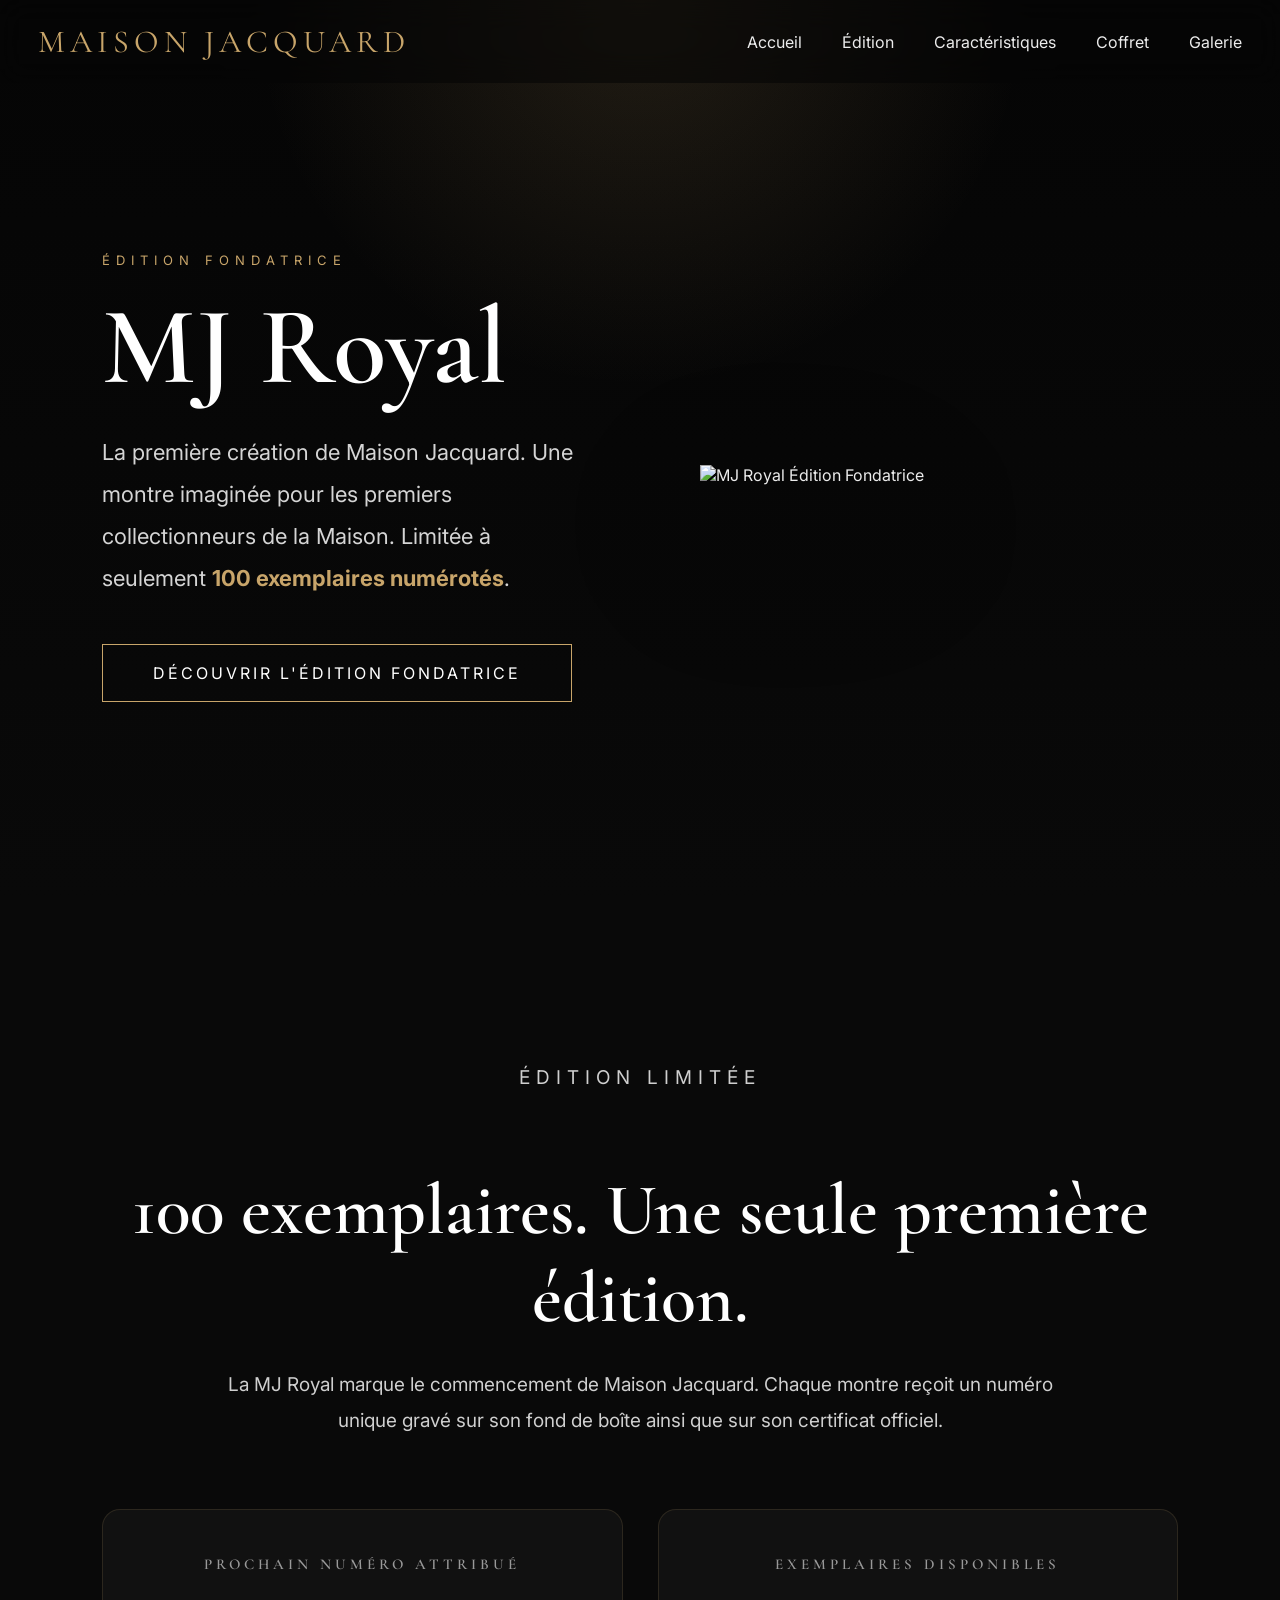
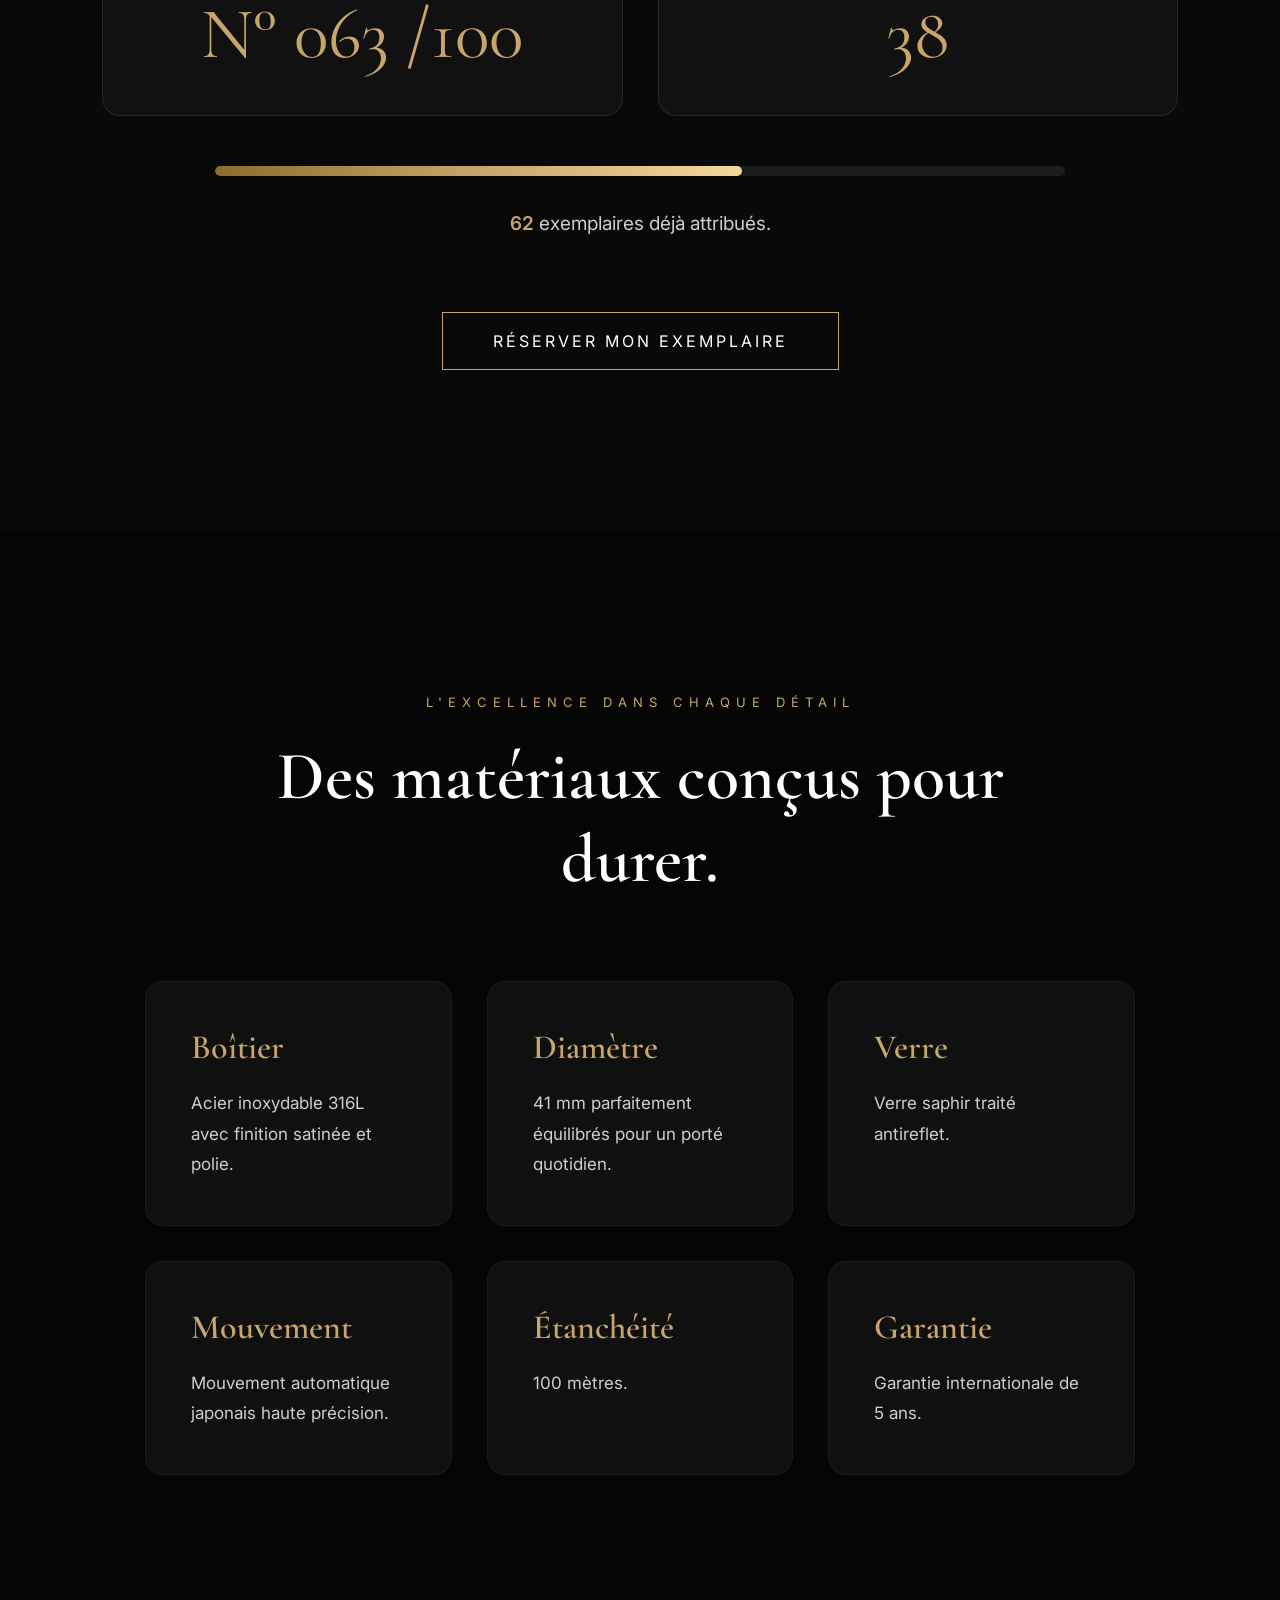
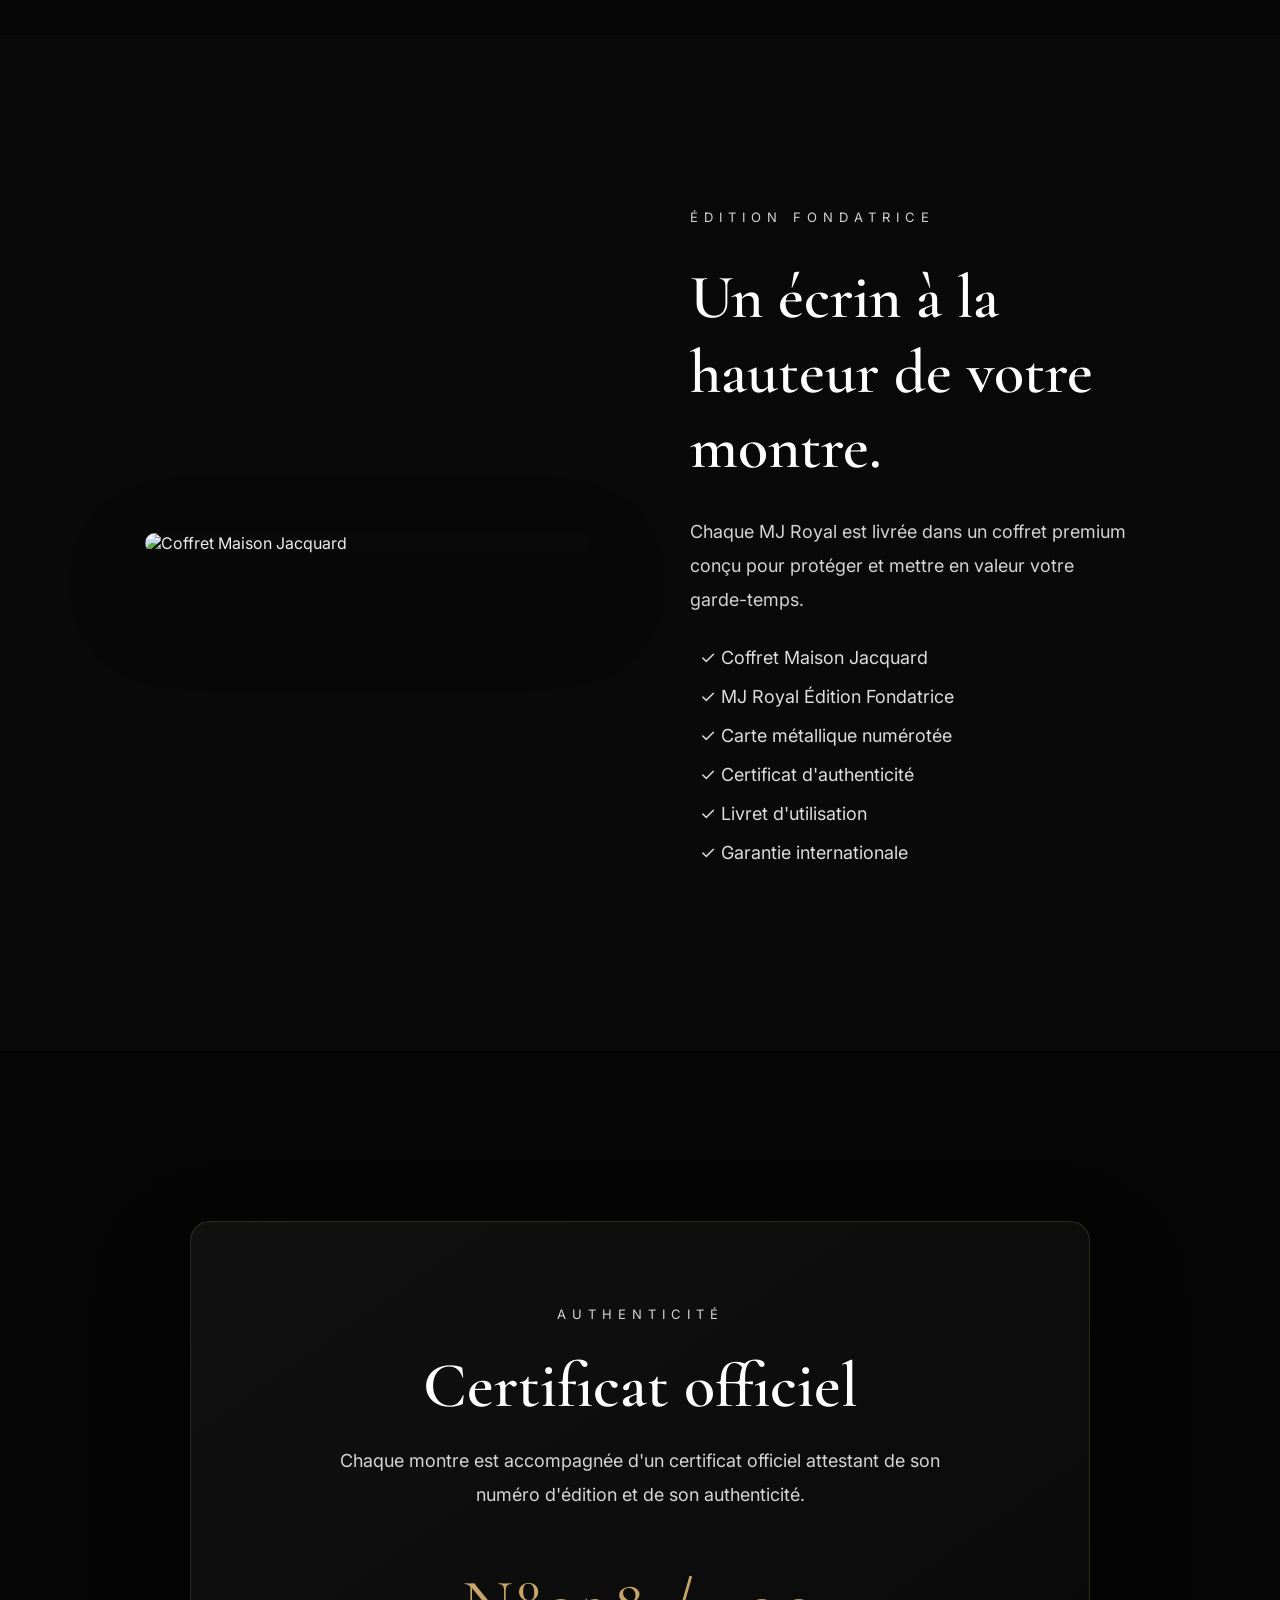
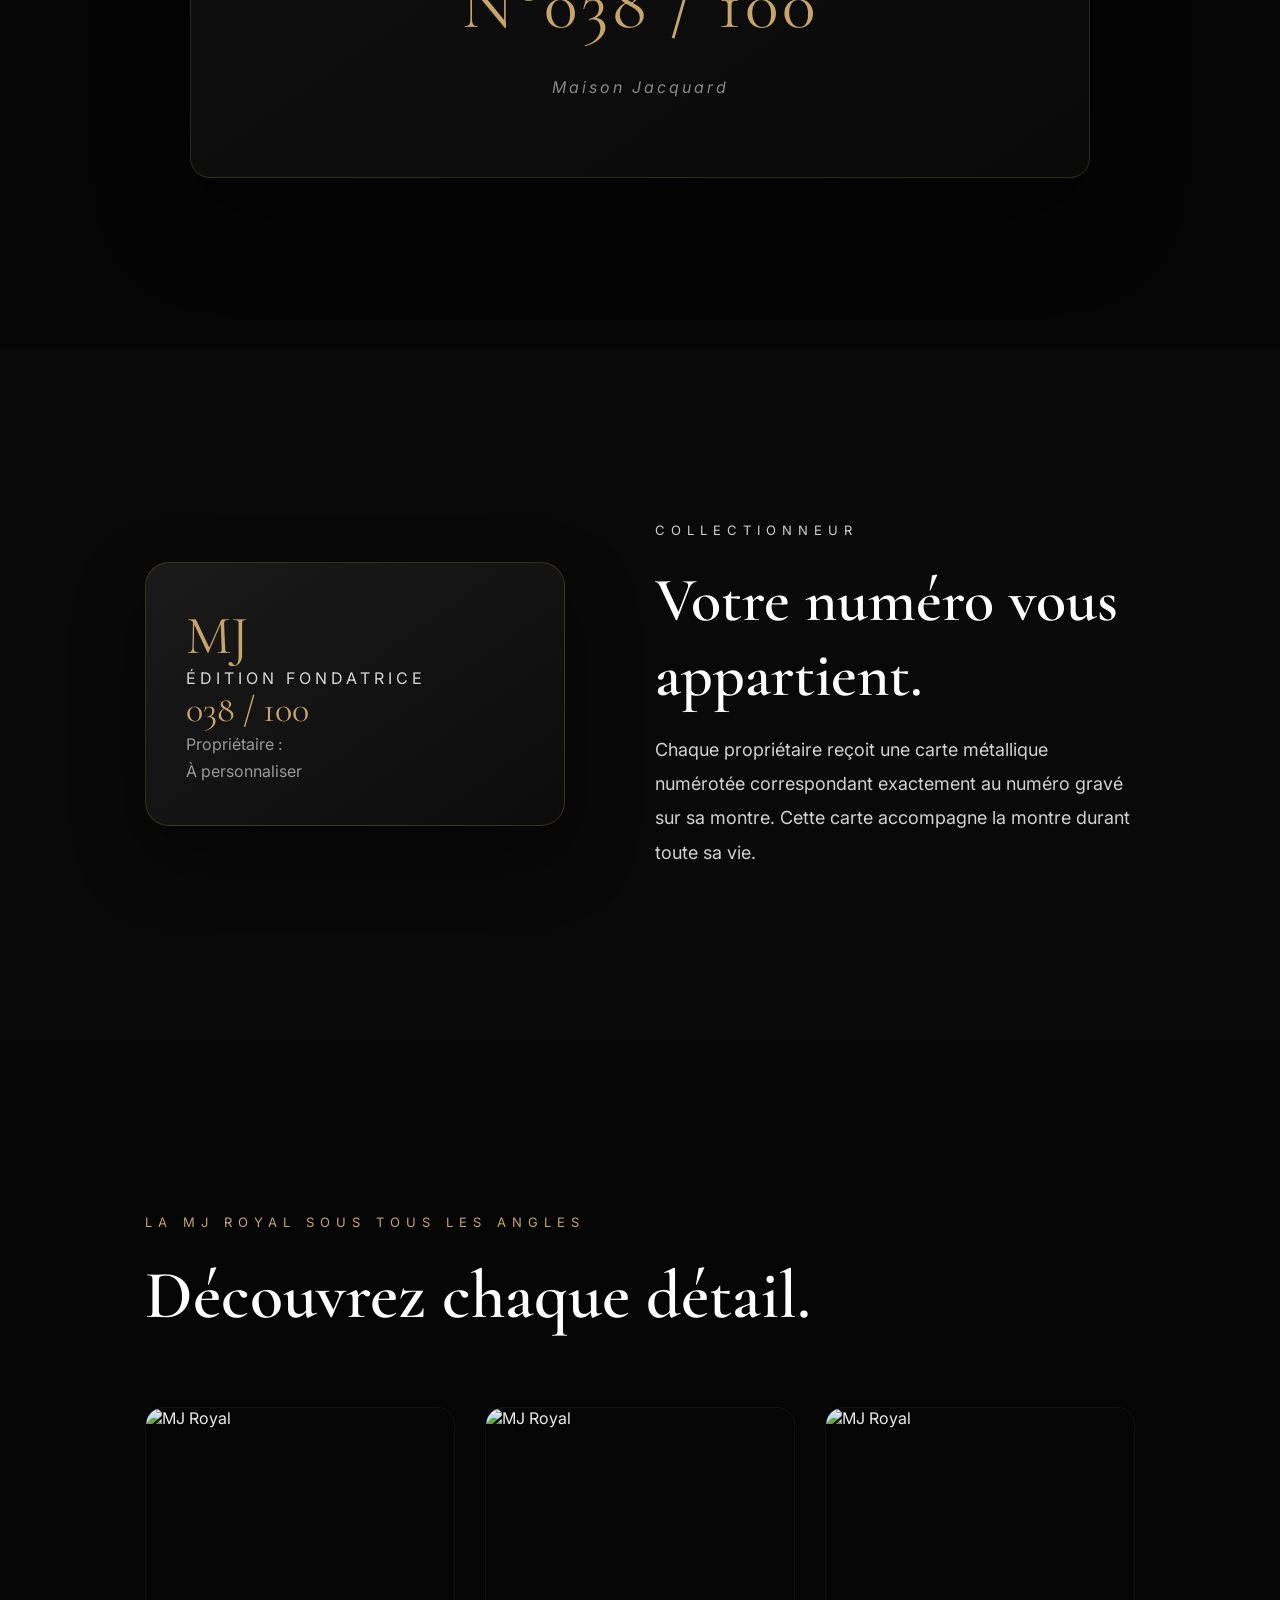
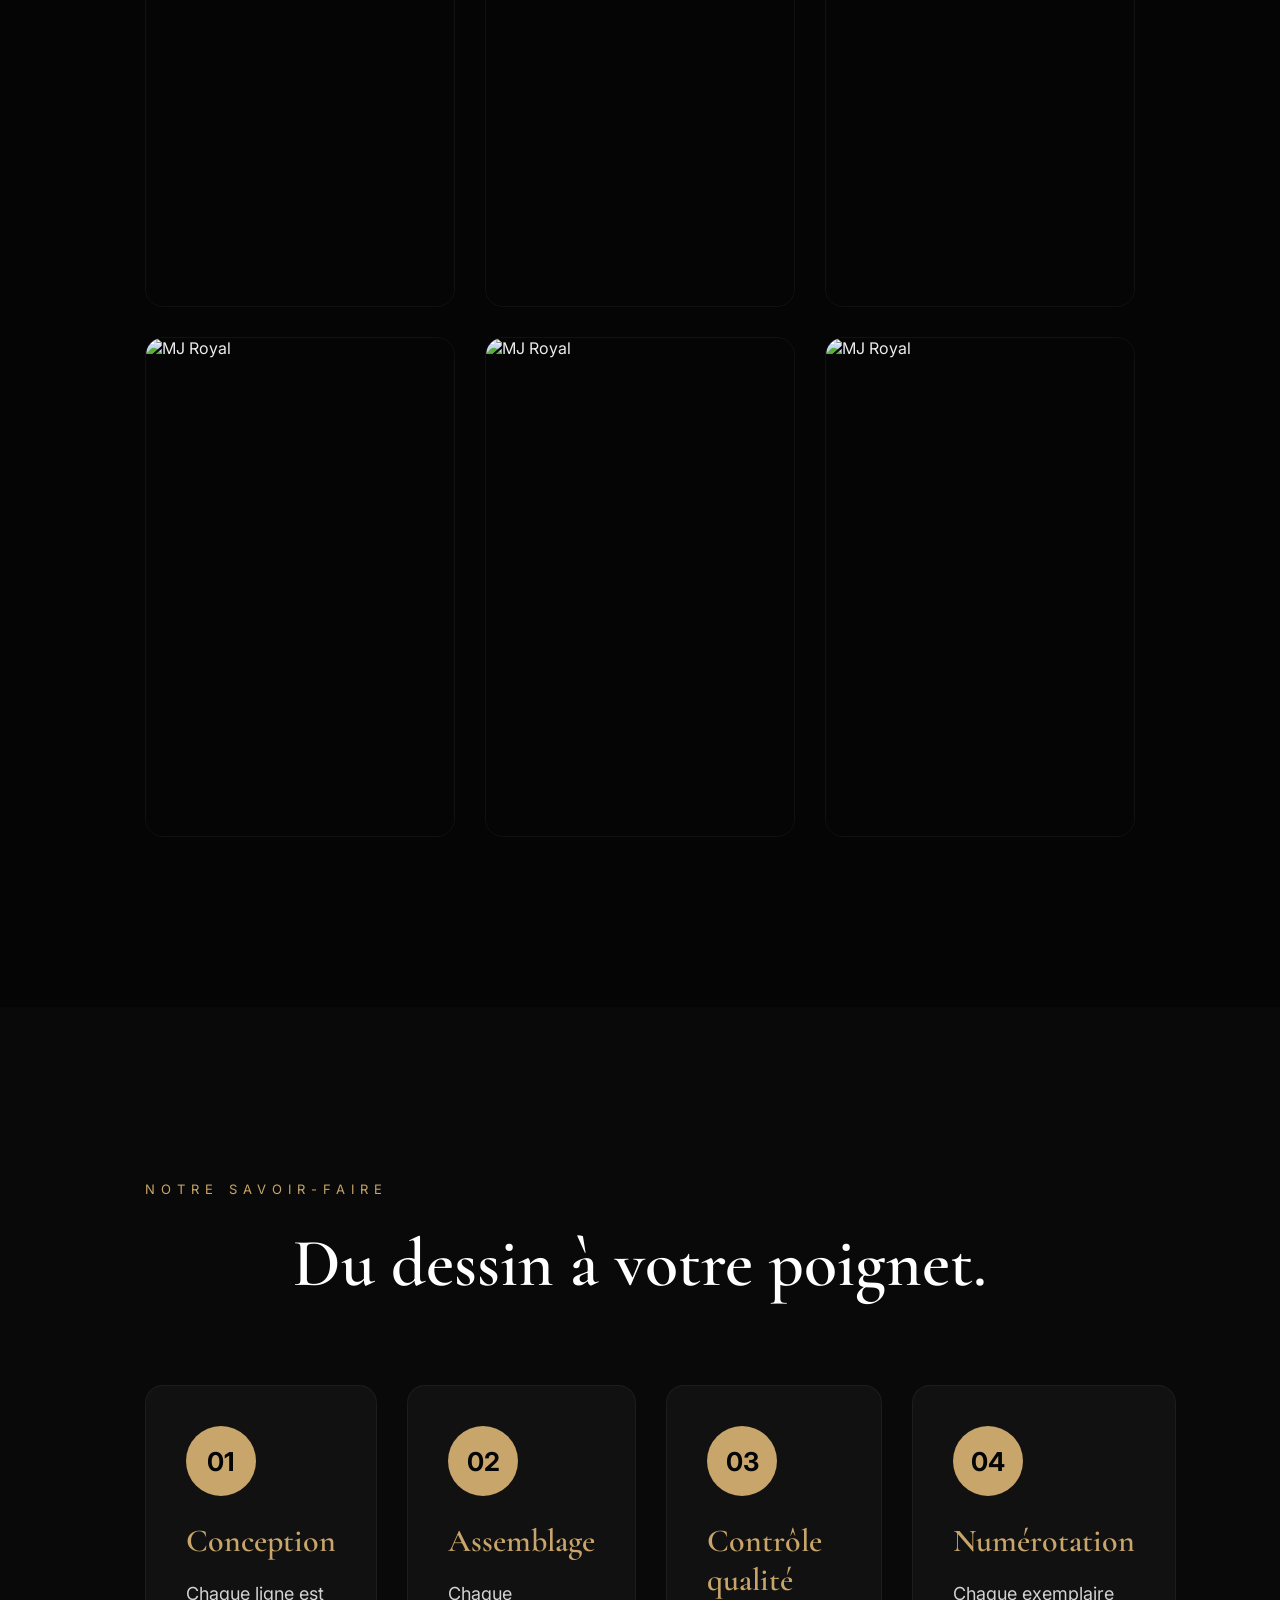
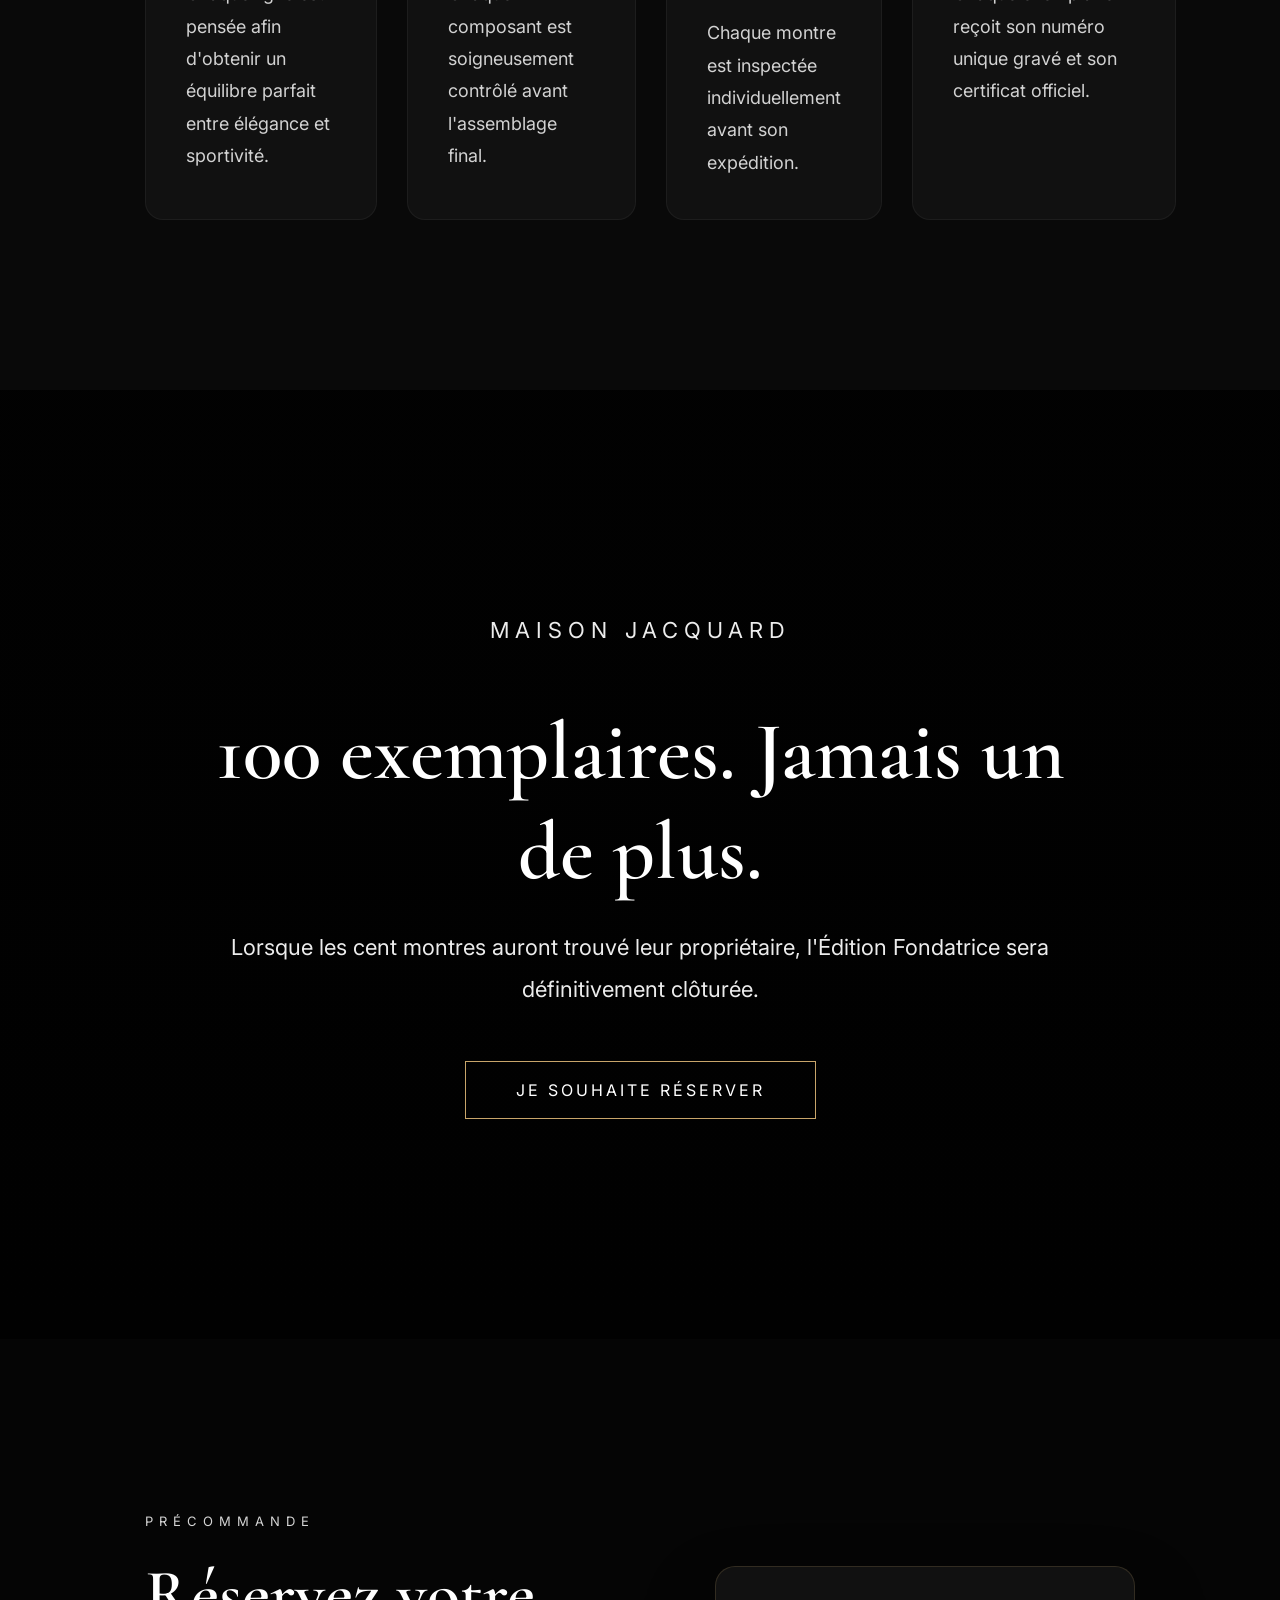
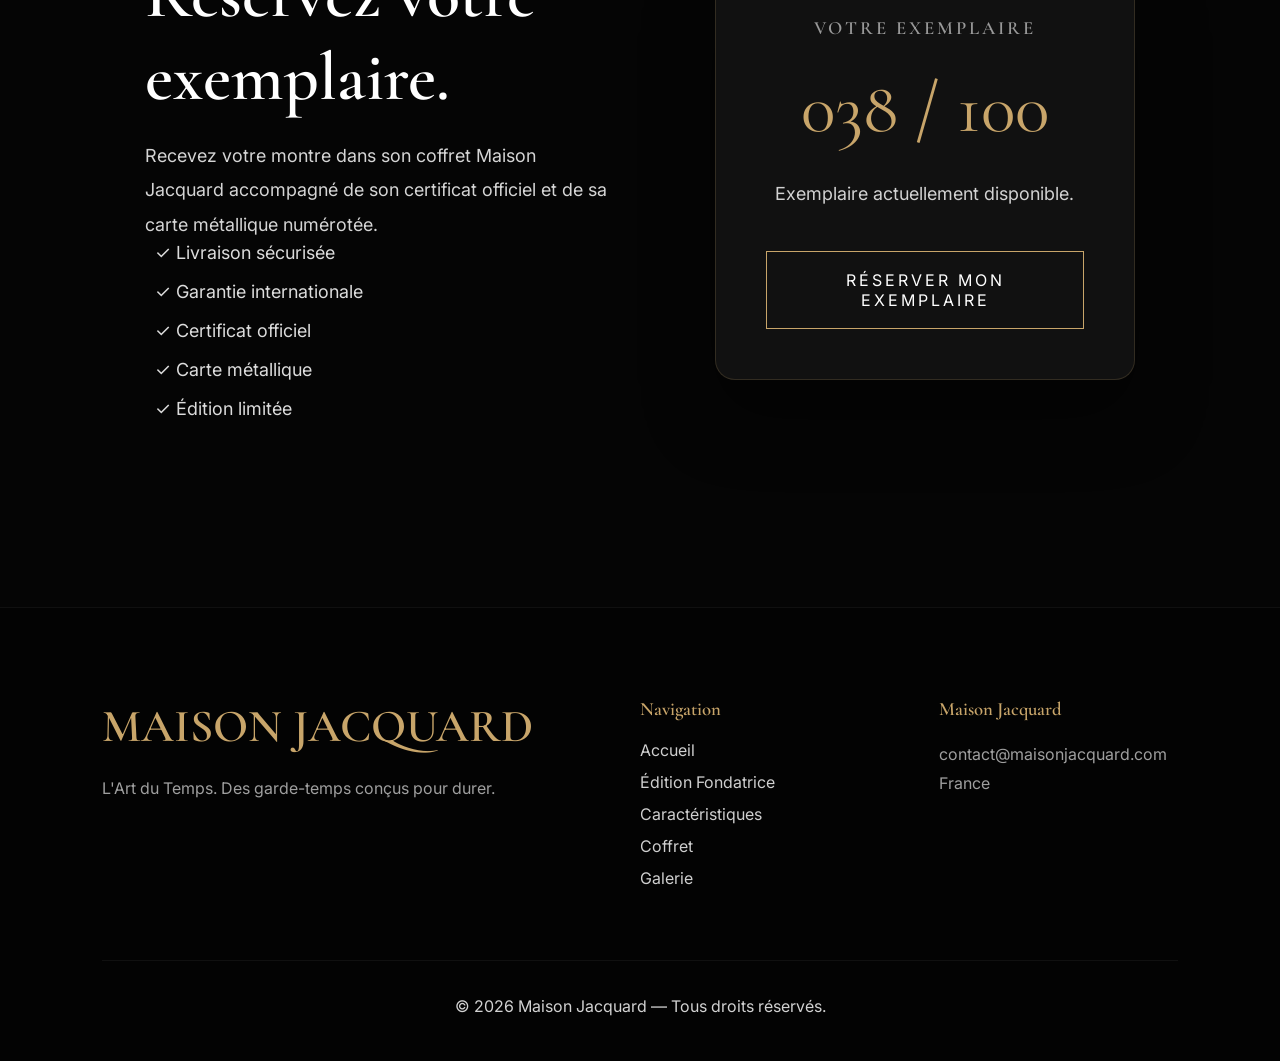
==== commit a1c8c6cf: "Update royal.html" ====
--- a/royal.html
+++ b/royal.html
@@ -112,7 +112,7 @@
 
 <img
 id="watch"
-src="images/royal.jpg"
+src="images/fondatrice.jpg"
 alt="MJ Royal Édition Fondatrice">
 
 </div>
@@ -853,4 +853,4 @@
 
 </body>
 
-</html>+</html>
